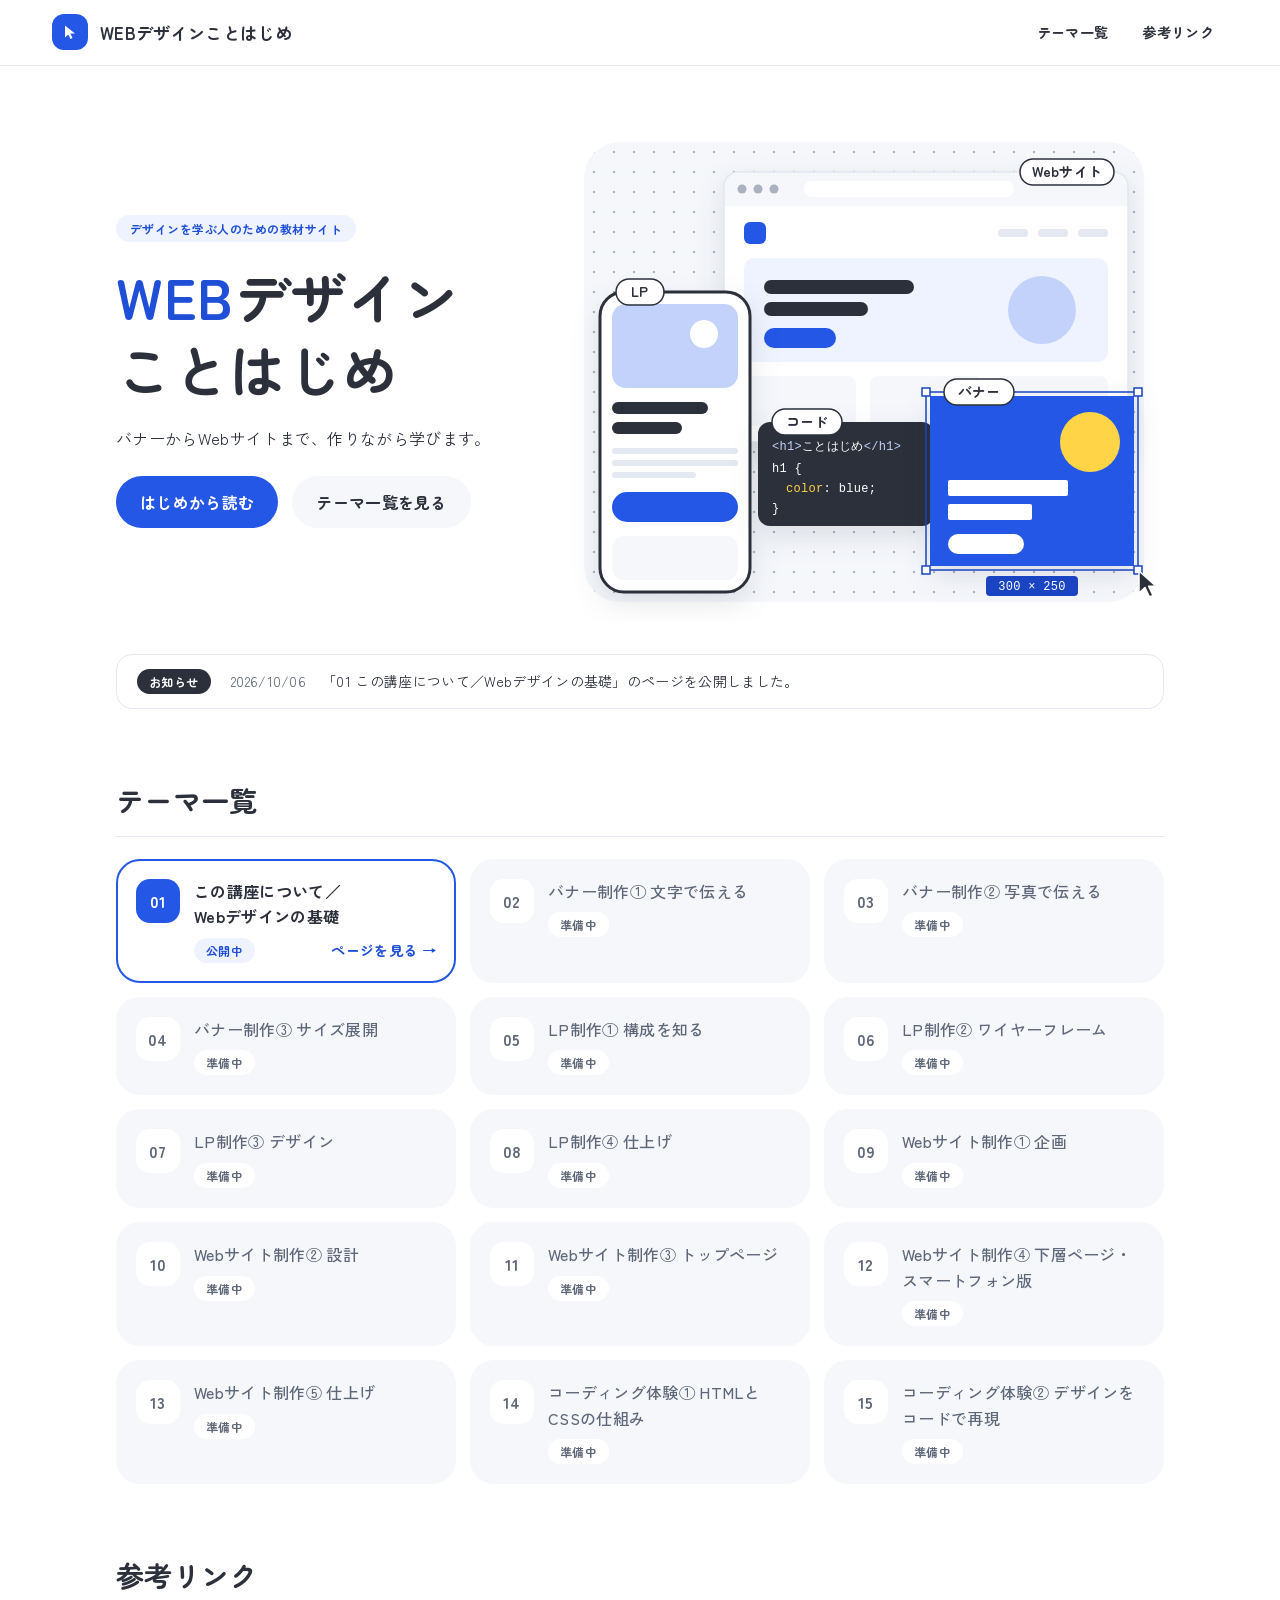
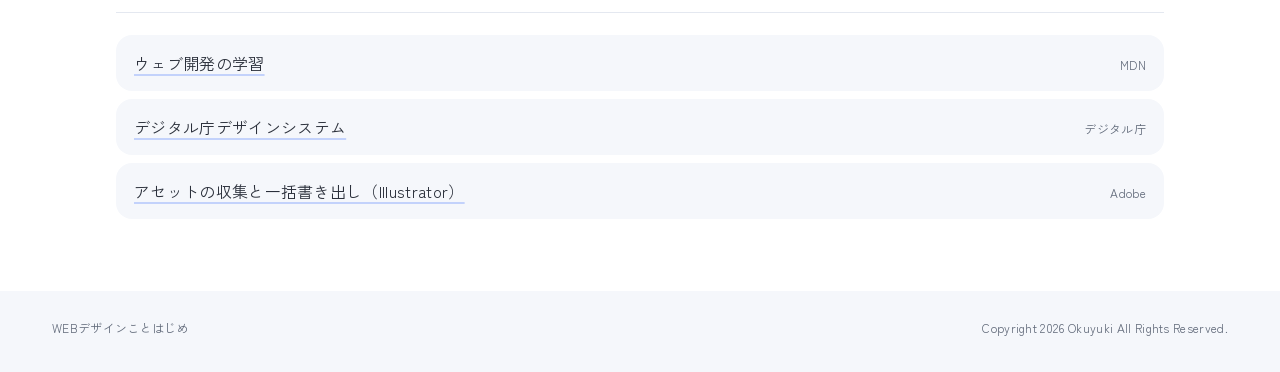
==== index.html @ d5c7f099 "WEBデザインことはじめ：トップページと01を公開 Co-Authored-By: Claude Opus 5.5 <noreply@anthropic.com> Claude-Session: ht" ====
<!doctype html>
<html lang="ja">
<head>
<meta charset="utf-8">
<meta name="viewport" content="width=device-width, initial-scale=1, viewport-fit=cover">
<meta name="robots" content="noindex, nofollow">
<title>WEBデザインことはじめ</title>
<meta name="description" content="デザインを学ぶ人のための、Webデザインの教材サイト">
<link rel="preconnect" href="https://fonts.googleapis.com">
<link rel="preconnect" href="https://fonts.gstatic.com" crossorigin>
<link rel="stylesheet" href="https://fonts.googleapis.com/css2?family=Zen+Kaku+Gothic+New:wght@400;500;700&family=Zen+Maru+Gothic:wght@500;700&display=swap">
<link rel="stylesheet" href="style.css">
</head>
<body>

<header class="site-head">
  <div class="inner">
    <a class="site-name" href="./">
      <span class="mark"><svg viewBox="0 0 16 16" aria-hidden="true" focusable="false"><path d="M3 1.5v12l3.3-3 2.2 4.6 2-1-2.2-4.5H13z"/></svg></span>
      <span>WEBデザインことはじめ</span>
    </a>
    <nav class="head-nav" aria-label="サイト">
      <a href="#lessons">テーマ一覧</a>
      <a href="#links">参考リンク</a>
    </nav>
  </div>
</header>

<main>

  <!-- ===== ファーストビュー ===== -->
  <section class="hero">
    <div class="top-wrap">
      <div class="hero-card">
        <div class="hero-text">
          <p class="hero-eyebrow">デザインを学ぶ人のための教材サイト</p>
          <h1 class="hero-title"><span>WEB</span>デザイン<br>ことはじめ</h1>
          <p class="hero-lead">バナーからWebサイトまで、作りながら学びます。</p>
          <div class="hero-actions">
            <a class="btn" href="lesson01.html">はじめから読む</a>
            <a class="btn-ghost" href="#lessons">テーマ一覧を見る</a>
          </div>
        </div>

        <!-- 図：この講座で作る4つのもの。飾りなので、読み上げからは外す -->
        <div class="hero-visual">
          <svg viewBox="0 0 600 500" xmlns="http://www.w3.org/2000/svg" aria-hidden="true" focusable="false">
            <defs>
              <pattern id="dots" width="20" height="20" patternUnits="userSpaceOnUse">
                <circle cx="10" cy="10" r="1.2" class="v-faint"/>
              </pattern>
            </defs>

            <!-- 台紙 -->
            <rect x="20" y="20" width="560" height="460" rx="36" class="v-mist"/>
            <rect x="20" y="20" width="560" height="460" rx="36" fill="url(#dots)"/>

            <!-- Webサイト（ブラウザの画面） -->
            <g transform="translate(160 50)" class="v-shadow">
              <rect width="404" height="270" rx="14" class="v-paper"/>
              <path d="M0 14a14 14 0 0 1 14-14h376a14 14 0 0 1 14 14v20H0z" class="v-mist"/>
              <rect width="404" height="270" rx="14" class="v-outline"/>
              <circle cx="18" cy="17" r="4.5" class="v-faint"/>
              <circle cx="34" cy="17" r="4.5" class="v-faint"/>
              <circle cx="50" cy="17" r="4.5" class="v-faint"/>
              <rect x="80" y="9" width="210" height="16" rx="8" class="v-paper"/>
              <rect x="20" y="50" width="22" height="22" rx="6" class="v-accent"/>
              <rect x="274" y="57" width="30" height="8" rx="4" class="v-rule"/>
              <rect x="314" y="57" width="30" height="8" rx="4" class="v-rule"/>
              <rect x="354" y="57" width="30" height="8" rx="4" class="v-rule"/>
              <rect x="20" y="86" width="364" height="104" rx="10" class="v-tint"/>
              <rect x="40" y="108" width="150" height="14" rx="7" class="v-ink"/>
              <rect x="40" y="130" width="104" height="14" rx="7" class="v-ink"/>
              <rect x="40" y="156" width="72" height="20" rx="10" class="v-accent"/>
              <circle cx="318" cy="138" r="34" class="v-soft"/>
              <rect x="20" y="204" width="112" height="50" rx="8" class="v-mist"/>
              <rect x="146" y="204" width="112" height="50" rx="8" class="v-mist"/>
              <rect x="272" y="204" width="112" height="50" rx="8" class="v-mist"/>
            </g>
            <g class="v-label">
              <rect x="456" y="37" width="94" height="26" rx="13"/>
              <text x="503" y="55">Webサイト</text>
            </g>

            <!-- LP（スマートフォンの画面） -->
            <g transform="translate(36 170)" class="v-shadow">
              <rect width="150" height="300" rx="24" class="v-phone"/>
              <rect x="12" y="12" width="126" height="84" rx="14" class="v-soft"/>
              <circle cx="104" cy="42" r="14" class="v-paper"/>
              <rect x="12" y="110" width="96" height="12" rx="6" class="v-ink"/>
              <rect x="12" y="130" width="70" height="12" rx="6" class="v-ink"/>
              <rect x="12" y="156" width="126" height="6" rx="3" class="v-rule"/>
              <rect x="12" y="168" width="126" height="6" rx="3" class="v-rule"/>
              <rect x="12" y="180" width="84" height="6" rx="3" class="v-rule"/>
              <rect x="12" y="200" width="126" height="30" rx="15" class="v-accent"/>
              <rect x="12" y="244" width="126" height="44" rx="12" class="v-mist"/>
            </g>
            <g class="v-label">
              <rect x="52" y="157" width="48" height="26" rx="13"/>
              <text x="76" y="175">LP</text>
            </g>

            <!-- コード（HTMLとCSS） -->
            <g transform="translate(194 300)" class="v-shadow">
              <rect width="176" height="104" rx="12" class="v-ink"/>
              <text class="v-code" x="14" y="28"><tspan class="tag">&lt;h1&gt;</tspan>ことはじめ<tspan class="tag">&lt;/h1&gt;</tspan></text>
              <text class="v-code" x="14" y="50">h1 {</text>
              <text class="v-code" x="28" y="70"><tspan class="prop">color</tspan>: blue;</text>
              <text class="v-code" x="14" y="90">}</text>
            </g>
            <g class="v-label">
              <rect x="208" y="287" width="70" height="26" rx="13"/>
              <text x="243" y="305">コード</text>
            </g>

            <!-- バナー（300×250ピクセル）。まわりの線と四角は、選択中のしるし -->
            <g transform="translate(366 274)">
              <rect width="204" height="170" class="v-accent v-shadow"/>
              <circle cx="160" cy="46" r="30" class="v-sun"/>
              <rect x="18" y="84" width="120" height="16" rx="2" class="v-paper"/>
              <rect x="18" y="108" width="84" height="16" rx="2" class="v-paper"/>
              <rect x="18" y="138" width="76" height="20" rx="10" class="v-paper"/>
              <rect x="-4" y="-4" width="212" height="178" class="v-select"/>
              <rect x="-8" y="-8" width="8" height="8" class="v-handle"/>
              <rect x="204" y="-8" width="8" height="8" class="v-handle"/>
              <rect x="-8" y="170" width="8" height="8" class="v-handle"/>
              <rect x="204" y="170" width="8" height="8" class="v-handle"/>
              <rect x="56" y="180" width="92" height="20" rx="4" class="v-size"/>
              <text class="v-size-text" x="102" y="194">300 × 250</text>
              <path d="M0 0v22l6-5.5 4.5 9.5 3.5-1.6-4.4-9.2H17z" transform="translate(209 175)" class="v-cursor"/>
            </g>
            <g class="v-label">
              <rect x="380" y="257" width="70" height="26" rx="13"/>
              <text x="415" y="275">バナー</text>
            </g>
          </svg>
        </div>
      </div>
    </div>
  </section>

  <!-- ===== お知らせ ===== -->
  <section class="top-news">
    <div class="top-wrap">
      <div class="news">
        <span class="news-label">お知らせ</span>
        <ul>
          <li><time datetime="2026-10-06">2026/10/06</time><span>「01 この講座について／Webデザインの基礎」のページを公開しました。</span></li>
        </ul>
      </div>
    </div>
  </section>

  <!-- ===== テーマ一覧 =====
       ページを公開するときは、カードを次の形に書きかえる。
       <a class="course-card is-open" href="lesson01.html">
         <span class="cc-no">01</span>
         <span class="cc-body">
           <span class="cc-title">テーマ名</span>
           <span class="cc-foot"><span class="pill pill-accent">公開中</span><span class="cc-go">ページを見る</span></span>
         </span>
       </a>
  -->
  <section class="top-sec" id="lessons">
    <div class="top-wrap">
      <div class="top-head">
        <h2>テーマ一覧</h2>
      </div>

      <div class="course-grid">
        <a class="course-card is-open" href="lesson01.html">
          <span class="cc-no">01</span>
          <span class="cc-body">
            <span class="cc-title">この講座について／Webデザインの基礎</span>
            <span class="cc-foot"><span class="pill pill-accent">公開中</span><span class="cc-go">ページを見る</span></span>
          </span>
        </a>
        <div class="course-card is-soon">
          <span class="cc-no">02</span>
          <span class="cc-body">
            <span class="cc-title">バナー制作① 文字で伝える</span>
            <span class="cc-foot"><span class="pill pill-mute">準備中</span></span>
          </span>
        </div>
        <div class="course-card is-soon">
          <span class="cc-no">03</span>
          <span class="cc-body">
            <span class="cc-title">バナー制作② 写真で伝える</span>
            <span class="cc-foot"><span class="pill pill-mute">準備中</span></span>
          </span>
        </div>
        <div class="course-card is-soon">
          <span class="cc-no">04</span>
          <span class="cc-body">
            <span class="cc-title">バナー制作③ サイズ展開</span>
            <span class="cc-foot"><span class="pill pill-mute">準備中</span></span>
          </span>
        </div>
        <div class="course-card is-soon">
          <span class="cc-no">05</span>
          <span class="cc-body">
            <span class="cc-title">LP制作① 構成を知る</span>
            <span class="cc-foot"><span class="pill pill-mute">準備中</span></span>
          </span>
        </div>
        <div class="course-card is-soon">
          <span class="cc-no">06</span>
          <span class="cc-body">
            <span class="cc-title">LP制作② ワイヤーフレーム</span>
            <span class="cc-foot"><span class="pill pill-mute">準備中</span></span>
          </span>
        </div>
        <div class="course-card is-soon">
          <span class="cc-no">07</span>
          <span class="cc-body">
            <span class="cc-title">LP制作③ デザイン</span>
            <span class="cc-foot"><span class="pill pill-mute">準備中</span></span>
          </span>
        </div>
        <div class="course-card is-soon">
          <span class="cc-no">08</span>
          <span class="cc-body">
            <span class="cc-title">LP制作④ 仕上げ</span>
            <span class="cc-foot"><span class="pill pill-mute">準備中</span></span>
          </span>
        </div>
        <div class="course-card is-soon">
          <span class="cc-no">09</span>
          <span class="cc-body">
            <span class="cc-title">Webサイト制作① 企画</span>
            <span class="cc-foot"><span class="pill pill-mute">準備中</span></span>
          </span>
        </div>
        <div class="course-card is-soon">
          <span class="cc-no">10</span>
          <span class="cc-body">
            <span class="cc-title">Webサイト制作② 設計</span>
            <span class="cc-foot"><span class="pill pill-mute">準備中</span></span>
          </span>
        </div>
        <div class="course-card is-soon">
          <span class="cc-no">11</span>
          <span class="cc-body">
            <span class="cc-title">Webサイト制作③ トップページ</span>
            <span class="cc-foot"><span class="pill pill-mute">準備中</span></span>
          </span>
        </div>
        <div class="course-card is-soon">
          <span class="cc-no">12</span>
          <span class="cc-body">
            <span class="cc-title">Webサイト制作④ 下層ページ・スマートフォン版</span>
            <span class="cc-foot"><span class="pill pill-mute">準備中</span></span>
          </span>
        </div>
        <div class="course-card is-soon">
          <span class="cc-no">13</span>
          <span class="cc-body">
            <span class="cc-title">Webサイト制作⑤ 仕上げ</span>
            <span class="cc-foot"><span class="pill pill-mute">準備中</span></span>
          </span>
        </div>
        <div class="course-card is-soon">
          <span class="cc-no">14</span>
          <span class="cc-body">
            <span class="cc-title">コーディング体験① HTMLとCSSの仕組み</span>
            <span class="cc-foot"><span class="pill pill-mute">準備中</span></span>
          </span>
        </div>
        <div class="course-card is-soon">
          <span class="cc-no">15</span>
          <span class="cc-body">
            <span class="cc-title">コーディング体験② デザインをコードで再現</span>
            <span class="cc-foot"><span class="pill pill-mute">準備中</span></span>
          </span>
        </div>
      </div>
    </div>
  </section>

  <!-- ===== 参考リンク ===== -->
  <section class="top-sec" id="links">
    <div class="top-wrap">
      <div class="top-head">
        <h2>参考リンク</h2>
      </div>
      <ul class="links">
        <li><a href="https://developer.mozilla.org/ja/docs/Learn_web_development" target="_blank" rel="noopener">ウェブ開発の学習</a><span class="src">MDN</span></li>
        <li><a href="https://design.digital.go.jp/" target="_blank" rel="noopener">デジタル庁デザインシステム</a><span class="src">デジタル庁</span></li>
        <li><a href="https://helpx.adobe.com/jp/illustrator/using/collect-assets-export-for-screens.html" target="_blank" rel="noopener">アセットの収集と一括書き出し（Illustrator）</a><span class="src">Adobe</span></li>
      </ul>
    </div>
  </section>

</main>

<footer class="site-foot">
  <div class="inner">
    <span>WEBデザインことはじめ</span>
    <span>Copyright 2026 Okuyuki All Rights Reserved.</span>
  </div>
</footer>

<script src="js/budoux-ja.js"></script>
<script src="js/site.js"></script>
</body>
</html>
---- style.css ----
/* =========================================================
   WEBデザインことはじめ
   並び：ヘッダー → ファーストビュー（左に文字、右に図）
        → お知らせ → テーマ一覧 → 参考リンク → フッター
   色　：白い紙に、リンクの青をアクセントにする。ライトテーマ固定。
   文字：見出しとラベルは丸ゴシック、本文は角ゴシック。
   ========================================================= */

:root {
  /* 色 */
  --paper: #ffffff;        /* 紙 */
  --ink: #2b303b;          /* 文字 */
  --mist: #f5f7fb;         /* 淡い面 */
  --rule: #e4e8f0;         /* 線 */
  --mute: #5f6878;         /* 補足の文字 */
  --faint: #aab2c0;        /* 飾りの点や線（文字には使わない） */
  --accent: #2557e6;       /* 青い面。白い文字をのせる */
  --accent-deep: #1a44c2;  /* 青い面にカーソルをのせたとき */
  --accent-text: #1f4fd6;  /* 青い文字 */
  --accent-tint: #eef3ff;  /* ごく淡い青の面 */
  --accent-soft: #c3d2fb;  /* 淡い青。下線や図に使う */
  --sun: #ffd447;          /* 図の中だけで使う差し色 */

  /* 文字 */
  --round: "Zen Maru Gothic", "Hiragino Maru Gothic ProN", "Arial Rounded MT Bold", Arial, "Noto Sans JP", sans-serif;
  --body: "Zen Kaku Gothic New", "Hiragino Sans", "Hiragino Kaku Gothic ProN", "Noto Sans JP", "Yu Gothic", Meiryo, sans-serif;
  --mono: ui-monospace, "SFMono-Regular", Menlo, Consolas, "Noto Sans JP", monospace;

  /* 文字の大きさ：伝えたい一言は大きく、補足は小さく。中間の大きさは作らない */
  --fs-msg: 2.5rem;     /* いちばん伝えたい一言 */
  --fs-h2: 1.75rem;     /* トップページの見出し */
  --fs-head: 1.5rem;    /* カードの見出し、ページの名前 */
  --fs-body: 1rem;      /* 本文 */
  --fs-sm: 0.875rem;    /* 補足 */
  --fs-label: 0.75rem;  /* ラベル */

  /* 角の丸み */
  --r-m: 16px;
  --r-l: 24px;

  /* 幅と左右の余白 */
  --wrap: 68rem;
  --gutter: 20px;

  color-scheme: light;
}

@media (max-width: 640px) {
  :root { --fs-msg: 1.75rem; --fs-h2: 1.5rem; --fs-head: 1.25rem; }
}

/* ---------- 基本 ---------- */
*, *::before, *::after { box-sizing: border-box; }

html { -webkit-text-size-adjust: 100%; scroll-behavior: smooth; }

@media (prefers-reduced-motion: reduce) {
  html { scroll-behavior: auto; }
  * { transition: none !important; }
}

body {
  margin: 0;
  background: var(--paper);
  color: var(--ink);
  font-family: var(--body);
  font-size: var(--fs-body);
  font-weight: 400;
  line-height: 1.75;
  letter-spacing: 0.02em;
}

h1, h2, h3 {
  margin: 0;
  font-family: var(--round);
  font-weight: 700;
  line-height: 1.4;
  text-wrap: balance;
  word-break: keep-all;
  overflow-wrap: anywhere;
}

p, figure, dl, dd { margin: 0; }
p, li, dd, figcaption { text-wrap: pretty; }
ul, ol { margin: 0; padding: 0; list-style: none; }
svg { display: block; }
img { max-width: 100%; }
[hidden] { display: none !important; }

a {
  color: inherit;
  text-decoration-color: var(--accent-soft);
  text-decoration-thickness: 2px;
  text-underline-offset: 0.25em;
}
a:hover { color: var(--accent-text); text-decoration-color: var(--accent); }
a:focus-visible, button:focus-visible, summary:focus-visible { outline: 3px solid var(--accent-soft); outline-offset: 3px; border-radius: 6px; }

/* ---------- ヘッダー ---------- */
.site-head { border-bottom: 1px solid var(--rule); background: var(--paper); }

.site-head .inner {
  max-width: 76rem;
  margin-inline: auto;
  padding: 14px var(--gutter);
  display: flex;
  align-items: center;
  justify-content: space-between;
  flex-wrap: wrap;
  gap: 8px 24px;
}

.site-name {
  display: flex;
  align-items: center;
  gap: 12px;
  font-family: var(--round);
  font-size: 1.0625rem;
  font-weight: 700;
  line-height: 1.25;
  text-decoration: none;
}
.site-name:hover { color: var(--ink); }

.site-name .mark {
  flex: none;
  width: 36px;
  height: 36px;
  border-radius: 12px;
  background: var(--accent);
  color: var(--paper);
  display: grid;
  place-items: center;
}
.site-name .mark svg { width: 16px; height: 16px; fill: currentColor; }

.head-nav { display: flex; gap: 6px; font-family: var(--round); font-size: var(--fs-sm); font-weight: 700; }
.head-nav a { padding: 6px 14px; border-radius: 999px; text-decoration: none; }
.head-nav a:hover { background: var(--mist); color: var(--ink); }
.head-nav a[aria-current="page"] { background: var(--accent-tint); color: var(--accent-text); }

/* ---------- ボタンとラベル ---------- */
.btn,
.btn-ghost {
  display: inline-block;
  padding: 12px 24px;
  border: 0;
  border-radius: 999px;
  font-family: var(--round);
  font-size: var(--fs-body);
  font-weight: 700;
  line-height: 1.75;
  letter-spacing: 0.02em;
  text-decoration: none;
  cursor: pointer;
}
.btn { background: var(--accent); color: var(--paper); }
.btn:hover { background: var(--accent-deep); color: var(--paper); }
.btn-ghost { background: var(--mist); color: var(--ink); }
.btn-ghost:hover { color: var(--accent-text); }

.pill {
  display: inline-block;
  padding: 2px 12px;
  border-radius: 999px;
  font-family: var(--round);
  font-size: var(--fs-label);
  font-weight: 700;
  letter-spacing: 0.04em;
  white-space: nowrap;
}
.pill-accent { color: var(--accent-text); background: var(--accent-tint); }
.pill-mute { color: var(--mute); background: var(--paper); }

/* ---------- 共通の幅と、区切りの余白 ---------- */
.top-wrap { max-width: var(--wrap); margin-inline: auto; padding-inline: var(--gutter); }

.top-sec { padding-top: 72px; scroll-margin-top: 16px; }

.top-head { margin-bottom: 22px; padding-bottom: 16px; border-bottom: 1px solid var(--rule); }
.top-head h2 { font-size: var(--fs-h2); }

/* ---------- ファーストビュー ---------- */
.hero { padding-top: clamp(28px, 5vw, 56px); }

.hero-card {
  display: grid;
  grid-template-columns: minmax(0, 0.8fr) minmax(0, 1.2fr);
  align-items: center;
  gap: clamp(24px, 4vw, 48px);
}

/* 文字の列。タイトルの大きさを、この列の幅に合わせる */
.hero-text { display: grid; justify-items: start; gap: 18px; min-width: 0; container-type: inline-size; }

.hero-eyebrow {
  padding: 3px 14px;
  border-radius: 999px;
  background: var(--accent-tint);
  color: var(--accent-text);
  font-family: var(--round);
  font-size: var(--fs-label);
  font-weight: 700;
  letter-spacing: 0.04em;
}

.hero-title { font-size: min(3.5rem, 15cqi); line-height: 1.3; letter-spacing: 0.01em; white-space: nowrap; }
.hero-title span { color: var(--accent-text); }

.hero-lead { max-width: 24em; }

.hero-actions { display: flex; flex-wrap: wrap; align-items: center; gap: 10px 14px; padding-top: 6px; }

/* 図（SVG）。色はここで決める */
.hero-visual { justify-self: end; width: 100%; max-width: 600px; }
.hero-visual svg { width: 100%; height: auto; }

.hero-visual .v-paper { fill: var(--paper); }
.hero-visual .v-ink { fill: var(--ink); }
.hero-visual .v-mist { fill: var(--mist); }
.hero-visual .v-rule { fill: var(--rule); }
.hero-visual .v-faint { fill: var(--faint); }
.hero-visual .v-accent { fill: var(--accent); }
.hero-visual .v-tint { fill: var(--accent-tint); }
.hero-visual .v-soft { fill: var(--accent-soft); }
.hero-visual .v-sun { fill: var(--sun); }

.hero-visual .v-outline { fill: none; stroke: var(--rule); stroke-width: 1.5; }
.hero-visual .v-phone { fill: var(--paper); stroke: var(--ink); stroke-width: 3; }
.hero-visual .v-select { fill: none; stroke: var(--accent-deep); stroke-width: 1.5; }
.hero-visual .v-handle { fill: var(--paper); stroke: var(--accent-deep); stroke-width: 1.5; }
.hero-visual .v-size { fill: var(--accent-deep); }
.hero-visual .v-cursor { fill: var(--ink); stroke: var(--paper); stroke-width: 1.5; stroke-linejoin: round; }
.hero-visual .v-shadow { filter: drop-shadow(0 10px 14px rgba(43, 48, 59, 0.12)); }

.hero-visual text { font-family: var(--round); font-size: 14px; font-weight: 700; fill: var(--paper); text-anchor: middle; }
.hero-visual .v-label rect { fill: var(--paper); stroke: var(--ink); stroke-width: 1.5; }
.hero-visual .v-label text { fill: var(--ink); }
.hero-visual .v-size-text { font-family: var(--mono); font-size: 12px; font-weight: 500; }
.hero-visual .v-code { font-family: var(--mono); font-size: 12px; font-weight: 400; text-anchor: start; }
.hero-visual .v-code .tag { fill: var(--accent-soft); }
.hero-visual .v-code .prop { fill: var(--sun); }

/* ---------- お知らせ ---------- */
.top-news { padding-top: 32px; }

.news {
  display: grid;
  grid-template-columns: auto minmax(0, 1fr);
  align-items: baseline;
  gap: 8px 20px;
  padding: 14px 20px;
  border: 1px solid var(--rule);
  border-radius: var(--r-m);
}

.news-label {
  padding: 2px 12px;
  border-radius: 999px;
  background: var(--ink);
  color: var(--paper);
  font-family: var(--round);
  font-size: var(--fs-label);
  font-weight: 700;
  letter-spacing: 0.04em;
}

.news li { display: flex; flex-wrap: wrap; gap: 2px 16px; font-size: var(--fs-sm); line-height: 1.7; }
.news time { color: var(--mute); font-variant-numeric: tabular-nums; }

/* ---------- テーマ一覧 ---------- */
.course-grid { display: grid; grid-template-columns: repeat(3, minmax(0, 1fr)); gap: 14px; }

.course-card {
  display: grid;
  grid-template-columns: 44px minmax(0, 1fr);
  align-items: start;
  gap: 14px;
  min-width: 0;
  padding: 18px;
  border: 2px solid transparent;
  border-radius: var(--r-l);
  background: var(--mist);
  text-decoration: none;
  transition: transform 0.2s, box-shadow 0.2s;
}

.cc-no {
  width: 44px;
  height: 44px;
  border-radius: 14px;
  background: var(--paper);
  color: var(--mute);
  display: grid;
  place-items: center;
  font-family: var(--round);
  font-weight: 700;
  font-variant-numeric: tabular-nums;
}

.cc-body { display: grid; gap: 8px; min-width: 0; }
/* タイトルは単語の途中で折り返さない。入りきらないときだけ途中で折る */
.cc-title { font-weight: 700; line-height: 1.6; word-break: keep-all; overflow-wrap: anywhere; }
.cc-foot { display: flex; flex-wrap: wrap; justify-content: space-between; align-items: center; gap: 8px; }

/* 準備中のカード */
.course-card.is-soon .cc-title { color: var(--mute); font-weight: 500; }

/* 公開中のカード */
.course-card.is-open { border-color: var(--accent); background: var(--paper); }
.course-card.is-open .cc-no { background: var(--accent); color: var(--paper); }
.course-card.is-open .cc-go { color: var(--accent-text); font-family: var(--round); font-size: var(--fs-sm); font-weight: 700; }
.course-card.is-open .cc-go::after { content: " →"; }
.course-card.is-open:hover {
  color: var(--ink);
  transform: translateY(-3px);
  box-shadow: 0 12px 24px -14px rgba(37, 87, 230, 0.55);
}

/* ---------- 参考リンク ---------- */
.links { display: grid; gap: 8px; }

.links li {
  display: grid;
  grid-template-columns: minmax(0, 1fr) auto;
  align-items: baseline;
  gap: 16px;
  padding: 14px 18px;
  border-radius: var(--r-m);
  background: var(--mist);
}

.links .src { color: var(--mute); font-size: var(--fs-label); white-space: nowrap; }

/* ---------- フッター ---------- */
.site-foot { margin-top: 72px; background: var(--mist); }

.site-foot .inner {
  max-width: 76rem;
  margin-inline: auto;
  padding: 26px var(--gutter) 34px;
  display: flex;
  flex-wrap: wrap;
  justify-content: space-between;
  gap: 6px 24px;
  color: var(--mute);
  font-size: var(--fs-label);
}

/* ---------- 狭い画面 ---------- */
@media (max-width: 760px) {
  /* 図を上、文字を下に重ねる */
  .hero-card { grid-template-columns: minmax(0, 1fr); gap: 20px; }
  .hero-visual { order: -1; justify-self: center; max-width: 460px; }

  /* カードは15枚。3列か1列なら、最後の行に半端が出ない */
  .course-grid { grid-template-columns: minmax(0, 1fr); }
}

@media (max-width: 640px) {
  .head-nav { display: none; }
  .news { grid-template-columns: minmax(0, 1fr); }
  .news-label { justify-self: start; }
  .links li { grid-template-columns: minmax(0, 1fr); gap: 2px; }
}

/* =========================================================
   テーマのページ
   並び：左に目次、右に本文。狭い画面では、目次をたたんで上に置く。
   ========================================================= */
.layout {
  max-width: 76rem;
  margin-inline: auto;
  padding: 28px var(--gutter) 0;
  display: grid;
  grid-template-columns: 17.5rem minmax(0, 1fr);
  align-items: start;
  gap: 56px;
}

/* ---------- 目次 ---------- */
.toc {
  position: sticky;
  top: calc(env(safe-area-inset-top, 0px) + 16px);
  max-height: calc(100vh - 32px);
  overflow-y: auto;
  padding: 22px 16px 20px;
  border-radius: var(--r-l);
  background: var(--mist);
}

.toc summary {
  list-style: none;
  display: flex;
  align-items: center;
  gap: 10px;
  padding: 0 6px 14px;
  font-family: var(--round);
  font-weight: 700;
  cursor: default;
}
.toc summary::-webkit-details-marker { display: none; }
.toc summary .dot { flex: none; width: 10px; height: 10px; border-radius: 50%; background: var(--accent); }
.toc summary .toggle { display: none; }

.toc-top,
.toc-head {
  display: grid;
  grid-template-columns: 2rem minmax(0, 1fr);
  align-items: baseline;
  gap: 4px;
  padding: 8px 12px;
  border-radius: 10px;
  line-height: 1.55;
  text-decoration: none;
}
.toc-top { display: block; }
a.toc-top:hover,
a.toc-head:hover { background: var(--paper); color: var(--ink); }

.toc-no { color: var(--mute); font-family: var(--round); font-weight: 700; font-variant-numeric: tabular-nums; }
.toc-title { word-break: keep-all; overflow-wrap: anywhere; }

.toc-item.is-current .toc-head { background: var(--paper); font-family: var(--round); font-weight: 700; }
.toc-item.is-current .toc-no { color: var(--accent-text); }
.toc-item.is-soon .toc-head { color: var(--mute); font-size: var(--fs-sm); }

.toc-parts { display: grid; gap: 2px; margin: 6px 0 8px 1.35rem; padding-left: 8px; border-left: 2px solid var(--rule); }
.toc-parts a {
  display: grid;
  grid-template-columns: 1.4rem minmax(0, 1fr);
  gap: 4px;
  padding: 5px 10px;
  border-radius: 8px;
  color: var(--mute);
  font-size: var(--fs-sm);
  line-height: 1.5;
  text-decoration: none;
}
.toc-parts .n { font-family: var(--round); font-size: var(--fs-label); font-weight: 700; font-variant-numeric: tabular-nums; padding-top: 2px; }
.toc-parts a:hover { background: var(--paper); color: var(--accent-text); }

/* ---------- 本文のはじまり ---------- */
.main { min-width: 0; max-width: 46rem; padding-bottom: 32px; }

.crumbs { display: flex; flex-wrap: wrap; gap: 4px 8px; color: var(--mute); font-size: var(--fs-sm); }
.crumbs a { color: var(--mute); text-decoration-color: var(--rule); }
.crumbs span::before { content: "›"; margin-right: 8px; color: var(--faint); }

/* ページの名前。目印なので、大きくしすぎない */
.page-head { display: flex; align-items: center; gap: 14px; margin-top: 32px; }
.page-head .no {
  flex: none;
  display: grid;
  place-items: center;
  width: 2.75rem;
  height: 2.75rem;
  border-radius: 14px;
  background: var(--accent);
  color: var(--paper);
  font-family: var(--round);
  font-weight: 700;
  font-variant-numeric: tabular-nums;
}
.page-title { font-size: var(--fs-head); }
.dates { margin-top: 12px; color: var(--mute); font-size: var(--fs-sm); font-variant-numeric: tabular-nums; }

/* ---------- 区切り（1つの話題） ---------- */
/* 小さなラベル → 大きな一言 → 図、の順に置く */
.part { display: grid; grid-template-columns: minmax(0, 1fr); gap: 28px; padding-top: 120px; scroll-margin-top: 16px; }
.part > * { min-width: 0; }

.part-label {
  justify-self: start;
  margin-bottom: -16px;
  padding: 3px 14px;
  border-radius: 999px;
  background: var(--accent-tint);
  color: var(--accent-text);
  font-family: var(--round);
  font-size: var(--fs-label);
  font-weight: 700;
  letter-spacing: 0.04em;
}

/* いちばん伝えたい一言 */
.msg { font-size: var(--fs-msg); line-height: 1.3; letter-spacing: 0.01em; }

/* ---------- 小さなカードの並び ---------- */
.tiles { display: grid; grid-template-columns: repeat(4, minmax(0, 1fr)); gap: 12px; }
.tiles li { display: grid; align-content: start; gap: 4px; padding: 18px; border-radius: var(--r-m); background: var(--mist); }
.tiles .k { color: var(--accent-text); font-family: var(--round); font-size: var(--fs-label); font-weight: 700; letter-spacing: 0.04em; font-variant-numeric: tabular-nums; }
.tiles b { font-family: var(--round); font-size: var(--fs-head); line-height: 1.4; }
.tiles p { color: var(--mute); font-size: var(--fs-sm); line-height: 1.7; }

/* ---------- 図 ---------- */
.fig { display: grid; grid-template-columns: minmax(0, 1fr); gap: 16px; padding: 24px; border-radius: var(--r-l); background: var(--mist); }
.fig figcaption { color: var(--mute); font-size: var(--fs-sm); line-height: 1.7; }

/* 図の色。本文の色と同じものを使う */
.g-paper { fill: var(--paper); }
.g-ink { fill: var(--ink); }
.g-rule { fill: var(--rule); }
.g-accent { fill: var(--accent); }
.g-tint { fill: var(--accent-tint); }
.g-sun { fill: var(--sun); }
.g-check { fill: none; stroke: var(--paper); stroke-width: 6; stroke-linecap: round; stroke-linejoin: round; }
.g-line { fill: none; stroke: var(--ink); stroke-width: 2; stroke-linecap: round; stroke-linejoin: round; }
.g-sheet { fill: var(--paper); stroke: var(--ink); stroke-width: 2; }
.g-screen { fill: var(--accent-tint); stroke: var(--ink); stroke-width: 2; }
.g-px { fill: var(--accent-soft); stroke: var(--ink); stroke-width: 2; }
.g-text { fill: var(--ink); font-family: var(--round); font-size: 12px; font-weight: 700; text-anchor: middle; }
.g-sub { fill: var(--mute); font-family: var(--body); font-size: 11px; text-anchor: middle; }

/* 光の色とインクの色。ここだけは、決まった色をそのまま使う */
.g-dark { fill: #111318; }
.g-blend { isolation: isolate; }
.g-rgb circle { mix-blend-mode: screen; }
.g-cmy circle { mix-blend-mode: multiply; }
.g-r { fill: #ff0000; }
.g-g { fill: #00ff00; }
.g-b { fill: #0000ff; }
.g-c { fill: #00aeef; }
.g-m { fill: #ec008c; }
.g-y { fill: #fff200; }

/* ---------- バナーの見本（HTMLとCSSで作ったもの） ---------- */
.bn {
  position: relative;
  overflow: hidden;
  width: 300px;
  max-width: 100%;
  height: 250px;
  padding: 20px;
  display: grid;
  align-content: end;
  justify-items: start;
  gap: 6px;
  background: var(--accent);
  color: var(--paper);
  font-family: var(--round);
  font-weight: 700;
  line-height: 1.3;
}
.bn-sun { position: absolute; top: -34px; right: -34px; width: 132px; height: 132px; border-radius: 50%; background: var(--sun); }
.bn-row { display: flex; align-items: center; gap: 8px; }
.bn-title { font-size: 44px; line-height: 1.15; }
.bn-date { font-size: 16px; }
.bn-date b { margin-right: 6px; font-size: 30px; }
.bn-btn { margin-top: 8px; padding: 7px 18px; border-radius: 999px; background: var(--paper); color: var(--accent-text); font-size: 14px; }

/* バナーの上の番号。右のリストの番号と同じ見た目にする */
.bn-mark,
.three li::before {
  flex: none;
  display: grid;
  place-items: center;
  border-radius: 50%;
  background: var(--sun);
  color: var(--ink);
  font-family: var(--round);
  font-weight: 700;
  line-height: 1;
}
.bn-mark { width: 22px; height: 22px; font-size: 12px; }
.bn-row:last-child .bn-mark { margin-top: 8px; }

/* ---------- スマートフォンの記事ページの見本 ---------- */
.phone { width: 360px; max-width: 100%; border: 3px solid var(--ink); border-radius: 28px; background: var(--paper); overflow: hidden; }
.ph-bar { display: flex; align-items: center; gap: 8px; padding: 14px 18px; border-bottom: 1px solid var(--rule); }
.ph-bar i { width: 22px; height: 22px; border-radius: 7px; background: var(--ink); }
.ph-bar span { width: 96px; height: 10px; border-radius: 5px; background: var(--rule); }
.ph-body { display: grid; gap: 10px; padding: 20px 18px 26px; }
.ph-h { height: 16px; border-radius: 8px; background: var(--ink); }
.ph-h.is-short { width: 62%; margin-bottom: 8px; }
.ph-line { height: 8px; border-radius: 4px; background: var(--rule); }
.ph-line.is-short { width: 70%; }

.slot { display: grid; grid-template-columns: minmax(0, 1fr); justify-items: center; gap: 4px; margin: 10px -12px; }
.slot-label { color: var(--mute); font-size: 10px; letter-spacing: 0.08em; }

/* ---------- バナーと、伝える3つを並べる ---------- */
/* 2つ並べる。幅が足りないときは、たてに重ねる */
.duo { display: grid; grid-template-columns: repeat(auto-fit, minmax(min(300px, 100%), 1fr)); align-items: center; justify-items: center; gap: 28px 24px; }

.three { display: grid; gap: 22px; counter-reset: three; justify-self: start; }
.three li { display: grid; grid-template-columns: 2.25rem minmax(0, 1fr); align-items: center; gap: 2px 14px; counter-increment: three; }
.three li::before { content: counter(three); width: 2.25rem; height: 2.25rem; font-size: var(--fs-body); }
.three b { font-family: var(--round); font-size: var(--fs-head); line-height: 1.4; }
.three span { grid-column: 2; color: var(--mute); font-size: var(--fs-sm); line-height: 1.7; }

/* ---------- 順番（上から下へ読む） ---------- */
.flow { counter-reset: flow; }
.flow li { display: grid; grid-template-columns: 2.25rem minmax(0, 1fr) auto; align-items: center; gap: 0 14px; padding: 14px 0; counter-increment: flow; }
.flow li + li { border-top: 1px solid var(--rule); }
.flow li::before {
  content: counter(flow);
  grid-row: span 2;
  width: 2.25rem;
  height: 2.25rem;
  border-radius: 50%;
  background: var(--accent);
  color: var(--paper);
  display: grid;
  place-items: center;
  font-family: var(--round);
  font-weight: 700;
}
.flow b { font-family: var(--round); font-size: var(--fs-head); line-height: 1.4; }
.flow span { grid-column: 2; color: var(--mute); font-size: var(--fs-sm); line-height: 1.7; }
.flow em {
  grid-column: 3;
  grid-row: 1 / span 2;
  padding: 2px 12px;
  border-radius: 999px;
  background: var(--paper);
  color: var(--accent-text);
  font-family: var(--round);
  font-size: var(--fs-label);
  font-style: normal;
  font-weight: 700;
  font-variant-numeric: tabular-nums;
  white-space: nowrap;
}

/* ---------- つながり（左から右へ読む） ---------- */
.chain { display: grid; grid-template-columns: minmax(0, 1fr) auto minmax(0, 1fr) auto minmax(0, 1fr); align-items: center; gap: 8px; }
.chain-cell { display: grid; justify-items: center; gap: 2px; min-width: 0; text-align: center; }
.chain-cell svg { width: 100%; max-width: 150px; height: auto; margin-bottom: 8px; }
.chain-cell b { font-family: var(--round); font-size: var(--fs-head); line-height: 1.4; }
.chain-cell span { color: var(--mute); font-size: var(--fs-sm); line-height: 1.7; }
.chain-arrow { color: var(--mute); font-family: var(--round); font-size: var(--fs-head); font-weight: 700; }

/* ---------- バナーの大きさ（同じ縮尺で並べる） ---------- */
/* --k は縮尺。1080pxの正方形が入る大きさまで小さくする */
.sizes { --k: 0.3; display: flex; flex-wrap: wrap; align-items: flex-start; gap: 32px 56px; }
.size-group { display: grid; justify-items: start; gap: 20px; }
.size-kind {
  padding: 2px 12px;
  border-radius: 999px;
  background: var(--paper);
  color: var(--accent-text);
  font-family: var(--round);
  font-size: var(--fs-label);
  font-weight: 700;
}
.size { white-space: nowrap; }
.size b { font-family: var(--round); }
.px { margin-left: 12px; color: var(--mute); font-family: var(--mono); font-size: var(--fs-sm); }
.box { display: block; margin-bottom: 8px; background: var(--accent); }
.box.is-rect { width: calc(300px * var(--k)); height: calc(250px * var(--k)); }
.box.is-mobile { width: calc(320px * var(--k)); height: calc(100px * var(--k)); }
.box.is-big { width: calc(728px * var(--k)); height: calc(90px * var(--k)); }
.box.is-square { width: calc(1080px * var(--k)); height: calc(1080px * var(--k)); }

/* ---------- 本文と表 ---------- */
.say { max-width: 40em; margin-top: -8px; }
.aside { max-width: 40em; color: var(--mute); font-size: var(--fs-sm); line-height: 1.7; }

/* 入りきらないときは、表だけを横に動かす */
.tbl-wrap { overflow-x: auto; border: 1px solid var(--rule); border-radius: var(--r-m); }
.tbl { width: 100%; min-width: 20rem; border-collapse: collapse; }
.tbl th, .tbl td { padding: 12px 18px; text-align: left; vertical-align: top; }
.tbl thead th { background: var(--mist); color: var(--mute); font-family: var(--round); font-size: var(--fs-sm); }
.tbl tbody tr + tr { border-top: 1px solid var(--rule); }
.tbl tbody th { font-family: var(--round); white-space: nowrap; }
.tbl td:last-child, .tbl th:last-child { white-space: nowrap; }

/* ---------- 3つの決まり ---------- */
.rules { display: grid; gap: 16px; }
.rule { display: grid; grid-template-columns: minmax(0, 0.9fr) minmax(0, 1.1fr); align-items: center; gap: 24px; padding: 24px; border: 1px solid var(--rule); border-radius: var(--r-l); }
.rule-text { display: grid; gap: 10px; min-width: 0; }
.rule-no {
  width: 2.25rem;
  height: 2.25rem;
  border-radius: 12px;
  background: var(--accent);
  color: var(--paper);
  display: grid;
  place-items: center;
  font-family: var(--round);
  font-weight: 700;
}
.rule h3 { font-size: var(--fs-head); }
.rule p { color: var(--mute); font-size: var(--fs-sm); line-height: 1.7; }
.rule-fig { padding: 12px; border-radius: var(--r-m); background: var(--mist); }
.rule-fig svg { width: 100%; height: auto; }

/* ---------- 設定の一覧（見返すためのもの。目立たせない） ---------- */
.ref { display: grid; gap: 14px; padding-top: 12px; }
.ref-h { font-family: var(--round); font-weight: 700; }
.ref-cols { display: grid; grid-template-columns: repeat(auto-fit, minmax(min(280px, 100%), 1fr)); align-items: start; gap: 14px; }
.ref-col { display: grid; gap: 8px; min-width: 0; }
.ref-k { color: var(--mute); font-family: var(--round); font-size: var(--fs-label); font-weight: 700; letter-spacing: 0.04em; }

.spec { border: 1px solid var(--rule); border-radius: var(--r-m); overflow: hidden; font-size: var(--fs-sm); }
.spec div { display: grid; grid-template-columns: 6rem minmax(0, 1fr); gap: 12px; padding: 10px 16px; }
.spec div + div { border-top: 1px solid var(--rule); }
.spec dt { color: var(--mute); }
.spec dd { font-family: var(--round); font-weight: 700; }
.fig .spec { background: var(--paper); }

/* 色の見本 */
.chip { display: inline-block; width: 14px; height: 14px; margin-right: 8px; border: 1px solid var(--rule); border-radius: 4px; vertical-align: -2px; }
/* 見本のバナーで使っている色 */
.chip.is-navy { background: #0b3a8c; }
.chip.is-red { background: #d81e2c; }
.chip.is-cream { background: #fff4d6; }
.chip.is-green { background: #3dae49; }

/* 見本と、その指定を並べる */
.remake { display: grid; grid-template-columns: 300px minmax(0, 1fr); align-items: center; gap: 28px; }
.sample { display: block; width: 300px; max-width: 100%; height: auto; }

/* ---------- 出典 ---------- */
.more summary { display: inline-block; padding: 6px 16px; border-radius: 999px; background: var(--mist); font-family: var(--round); font-size: var(--fs-sm); font-weight: 700; cursor: pointer; list-style: none; }
.more summary::-webkit-details-marker { display: none; }
.more summary::after { content: " ＋"; color: var(--accent-text); }
.more[open] summary::after { content: " −"; }
.more .links { margin-top: 14px; }

/* ---------- 前へ／次へ ---------- */
.pager { display: grid; grid-template-columns: repeat(2, minmax(0, 1fr)); gap: 14px; margin-top: 120px; }
.pg { display: grid; gap: 4px; min-width: 0; padding: 20px 22px; border-radius: var(--r-l); background: var(--mist); text-decoration: none; }
.pg-k { color: var(--mute); font-family: var(--round); font-size: var(--fs-label); font-weight: 700; letter-spacing: 0.04em; }
.pg-t { font-family: var(--round); font-weight: 700; line-height: 1.5; word-break: keep-all; overflow-wrap: anywhere; }
.pg-prev .pg-k::before { content: "← "; }
.pg-next { text-align: right; }
.pg.is-soon { border: 2px dashed var(--rule); background: var(--paper); }
.pg.is-soon .pg-t { color: var(--mute); }
a.pg:hover { color: var(--ink); transform: translateY(-2px); box-shadow: 0 10px 22px -16px rgba(43, 48, 59, 0.5); transition: transform 0.2s, box-shadow 0.2s; }

/* ---------- テーマのページ：狭い画面 ---------- */
@media (max-width: 960px) {
  .layout { grid-template-columns: minmax(0, 1fr); gap: 8px; padding-top: 14px; }

  /* 目次は、たたんで上に置く */
  .toc { position: static; max-height: none; overflow: visible; padding: 0; border-radius: var(--r-m); }
  .toc summary { padding: 14px 18px; cursor: pointer; }
  .toc summary .toggle { display: inline; margin-left: auto; padding: 2px 12px; border-radius: 999px; background: var(--paper); color: var(--mute); font-size: var(--fs-label); }
  .toc[open] summary .toggle::after { content: "閉じる"; }
  .toc:not([open]) summary .toggle::after { content: "目次を開く"; }
  .toc-body { padding: 0 10px 14px; }

  .page-head { margin-top: 24px; }
}

@media (max-width: 760px) {
  .tiles { grid-template-columns: repeat(2, minmax(0, 1fr)); }
  .rule { grid-template-columns: minmax(0, 1fr); }
  .rule-fig { order: -1; }
  .remake { grid-template-columns: minmax(0, 1fr); justify-items: center; gap: 20px; }
  .remake .spec { width: 100%; }
  .pager { grid-template-columns: minmax(0, 1fr); margin-top: 88px; }
}

@media (max-width: 640px) {
  .part { padding-top: 88px; }
  .sizes { --k: 0.26; }
  .tbl th, .tbl td { padding: 12px 12px; }
  .chain { grid-template-columns: minmax(0, 1fr); gap: 4px; }
  .chain-arrow { justify-self: center; transform: rotate(90deg); }
  .chain-cell svg { max-width: 120px; }
  .flow li { grid-template-columns: 2.25rem minmax(0, 1fr); }
  .flow em { grid-column: 2; grid-row: auto; justify-self: start; margin-top: 4px; }
  .fig { padding: 18px 14px; }
  .rule { padding: 18px; }
}
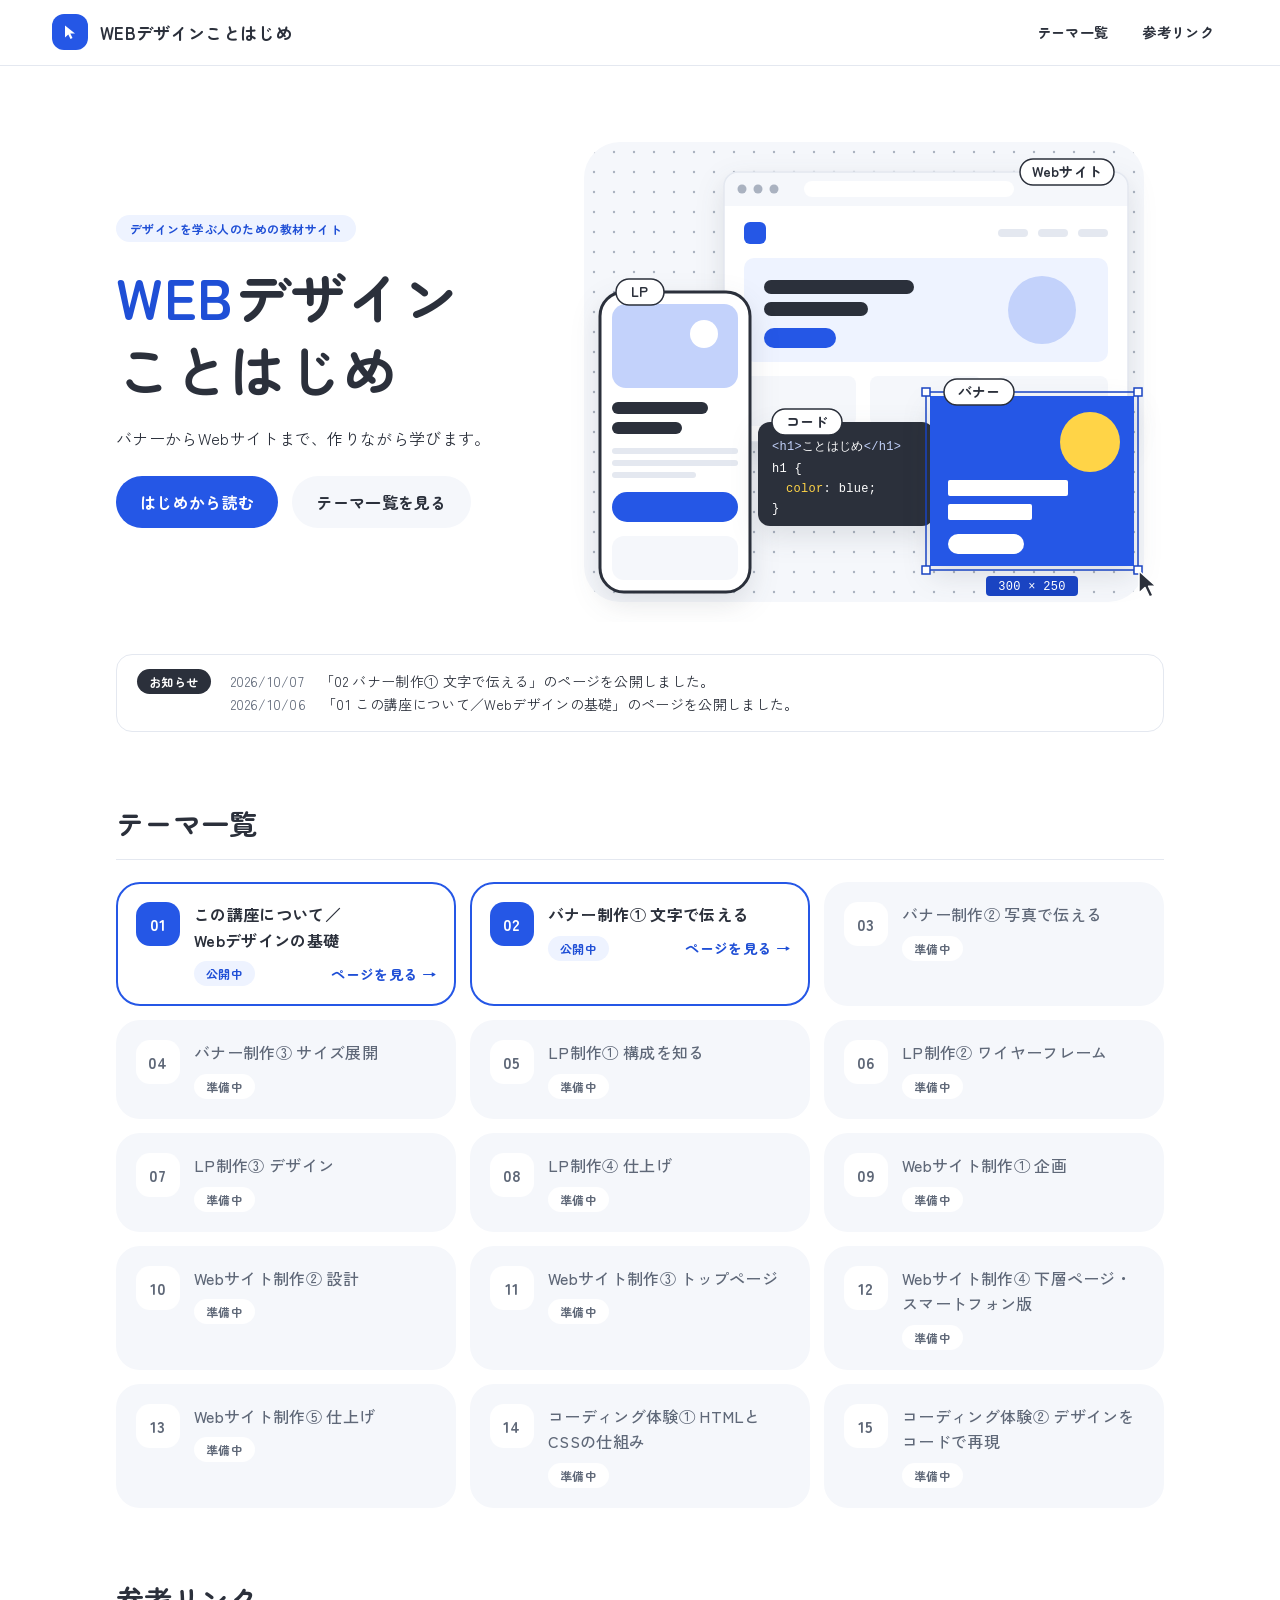
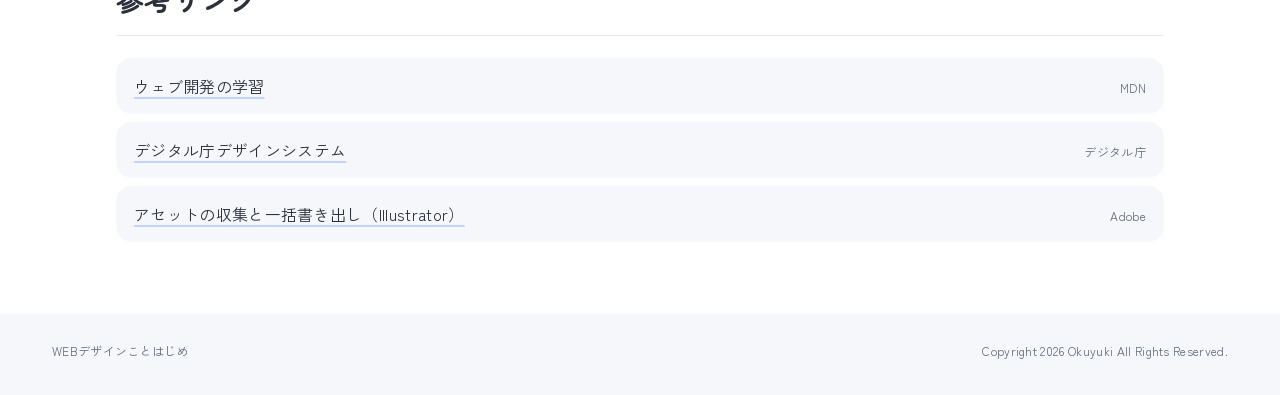
==== commit 992aa30f: "02「バナー制作① 文字で伝える」のページを追加（確認中） トップページの02のカードとお知らせ、01の目次と「次」のリンクもあわせて更新。 公開用の main にはまだ入れていない。  Co-Aut" ====
--- a/index.html
+++ b/index.html
@@ -145,6 +145,7 @@
       <div class="news">
         <span class="news-label">お知らせ</span>
         <ul>
+          <li><time datetime="2026-10-07">2026/10/07</time><span>「02 バナー制作① 文字で伝える」のページを公開しました。</span></li>
           <li><time datetime="2026-10-06">2026/10/06</time><span>「01 この講座について／Webデザインの基礎」のページを公開しました。</span></li>
         </ul>
       </div>
@@ -175,13 +176,13 @@
             <span class="cc-foot"><span class="pill pill-accent">公開中</span><span class="cc-go">ページを見る</span></span>
           </span>
         </a>
-        <div class="course-card is-soon">
+        <a class="course-card is-open" href="lesson02.html">
           <span class="cc-no">02</span>
           <span class="cc-body">
             <span class="cc-title">バナー制作① 文字で伝える</span>
-            <span class="cc-foot"><span class="pill pill-mute">準備中</span></span>
-          </span>
-        </div>
+            <span class="cc-foot"><span class="pill pill-accent">公開中</span><span class="cc-go">ページを見る</span></span>
+          </span>
+        </a>
         <div class="course-card is-soon">
           <span class="cc-no">03</span>
           <span class="cc-body">
--- a/style.css
+++ b/style.css
@@ -25,6 +25,7 @@
   --round: "Zen Maru Gothic", "Hiragino Maru Gothic ProN", "Arial Rounded MT Bold", Arial, "Noto Sans JP", sans-serif;
   --body: "Zen Kaku Gothic New", "Hiragino Sans", "Hiragino Kaku Gothic ProN", "Noto Sans JP", "Yu Gothic", Meiryo, sans-serif;
   --mono: ui-monospace, "SFMono-Regular", Menlo, Consolas, "Noto Sans JP", monospace;
+  --mincho: "Zen Old Mincho", "Hiragino Mincho ProN", "Yu Mincho", serif;  /* 書体の見本だけで使う */
 
   /* 文字の大きさ：伝えたい一言は大きく、補足は小さく。中間の大きさは作らない */
   --fs-msg: 2.5rem;     /* いちばん伝えたい一言 */
@@ -544,7 +545,7 @@
 }
 .bn-sun { position: absolute; top: -34px; right: -34px; width: 132px; height: 132px; border-radius: 50%; background: var(--sun); }
 .bn-row { display: flex; align-items: center; gap: 8px; }
-.bn-title { font-size: 44px; line-height: 1.15; }
+.bn-title { font-size: 44px; line-height: 1.15; white-space: nowrap; }
 .bn-date { font-size: 16px; }
 .bn-date b { margin-right: 6px; font-size: 30px; }
 .bn-btn { margin-top: 8px; padding: 7px 18px; border-radius: 999px; background: var(--paper); color: var(--accent-text); font-size: 14px; }
@@ -712,6 +713,69 @@
 .remake { display: grid; grid-template-columns: 300px minmax(0, 1fr); align-items: center; gap: 28px; }
 .sample { display: block; width: 300px; max-width: 100%; height: auto; }
 
+/* ---------- 文字だけのバナー ---------- */
+/* .bn に足して使う。上の丸がないので、たての中央に置く */
+.bn.is-text { align-content: center; }
+.fig.is-center { justify-items: center; }
+
+/* 見本をくらべるための、変えたところ。1つの見本で変えるのは1つだけ */
+.bn.is-flat .bn-title,
+.bn.is-flat .bn-date,
+.bn.is-flat .bn-date b,
+.bn.is-flat .bn-btn { font-size: 20px; }
+.bn.is-ragged .bn-title { justify-self: center; }
+.bn.is-ragged .bn-date { justify-self: end; }
+.bn.is-pale { background: #9db7f5; }
+/* そろえた線を見せる */
+.bn.is-guide::before { content: ""; position: absolute; top: 0; bottom: 0; left: 19px; border-left: 2px dashed var(--sun); }
+
+/* ---------- 2つ並べてくらべる ---------- */
+/* 幅が足りないときは、たてに重ねる */
+.pair { display: grid; grid-template-columns: repeat(auto-fit, minmax(min(300px, 100%), 1fr)); justify-items: center; align-items: start; gap: 24px; }
+.pair-cell { display: grid; grid-template-columns: minmax(0, 1fr); justify-items: center; align-content: start; gap: 12px; min-width: 0; max-width: 100%; }
+.cap { padding: 2px 12px; border-radius: 999px; background: var(--paper); color: var(--mute); font-family: var(--round); font-size: var(--fs-label); font-weight: 700; font-variant-numeric: tabular-nums; }
+.cap.is-after { color: var(--accent-text); }
+
+/* ---------- 青い板（文字の見本をのせる） ---------- */
+.board {
+  display: grid;
+  align-content: center;
+  justify-items: start;
+  gap: 12px;
+  width: 300px;
+  max-width: 100%;
+  min-height: 140px;
+  padding: 20px;
+  background: var(--accent);
+  color: var(--paper);
+  font-family: var(--round);
+  font-weight: 700;
+  line-height: 1.2;
+}
+.num { font-size: 16px; }
+.num b { margin-right: 4px; font-size: 44px; }
+.board.is-flat .num,
+.board.is-flat .num b { margin-right: 0; font-size: 24px; }
+
+.big { font-size: 40px; white-space: nowrap; }
+.big.is-tight { letter-spacing: -0.02em; }
+.big.is-tight i { margin-inline: -0.22em; font-style: normal; }
+
+/* ---------- 書体の見本 ---------- */
+.faces { display: grid; grid-template-columns: repeat(auto-fit, minmax(min(190px, 100%), 1fr)); gap: 12px; }
+.face { display: grid; justify-items: center; gap: 4px; padding: 24px 16px 20px; border-radius: var(--r-m); background: var(--paper); text-align: center; }
+.face-word { margin-bottom: 10px; font-size: 2rem; font-weight: 700; line-height: 1.3; white-space: nowrap; }
+.face.is-gothic .face-word { font-family: var(--body); }
+.face.is-mincho .face-word { font-family: var(--mincho); }
+.face.is-maru .face-word { font-family: var(--round); }
+.face b { font-family: var(--round); }
+.face span:last-child { color: var(--mute); font-size: var(--fs-sm); }
+
+/* ---------- ページの中の行き先 ---------- */
+.jump { display: flex; flex-wrap: wrap; gap: 8px; }
+.jump a { display: block; padding: 6px 16px; border-radius: 999px; background: var(--mist); font-family: var(--round); font-size: var(--fs-sm); font-weight: 700; text-decoration: none; }
+.jump a:hover { background: var(--accent-tint); color: var(--accent-text); }
+
 /* ---------- 出典 ---------- */
 .more summary { display: inline-block; padding: 6px 16px; border-radius: 999px; background: var(--mist); font-family: var(--round); font-size: var(--fs-sm); font-weight: 700; cursor: pointer; list-style: none; }
 .more summary::-webkit-details-marker { display: none; }
@@ -725,6 +789,7 @@
 .pg-k { color: var(--mute); font-family: var(--round); font-size: var(--fs-label); font-weight: 700; letter-spacing: 0.04em; }
 .pg-t { font-family: var(--round); font-weight: 700; line-height: 1.5; word-break: keep-all; overflow-wrap: anywhere; }
 .pg-prev .pg-k::before { content: "← "; }
+a.pg-next .pg-k::after { content: " →"; }
 .pg-next { text-align: right; }
 .pg.is-soon { border: 2px dashed var(--rule); background: var(--paper); }
 .pg.is-soon .pg-t { color: var(--mute); }
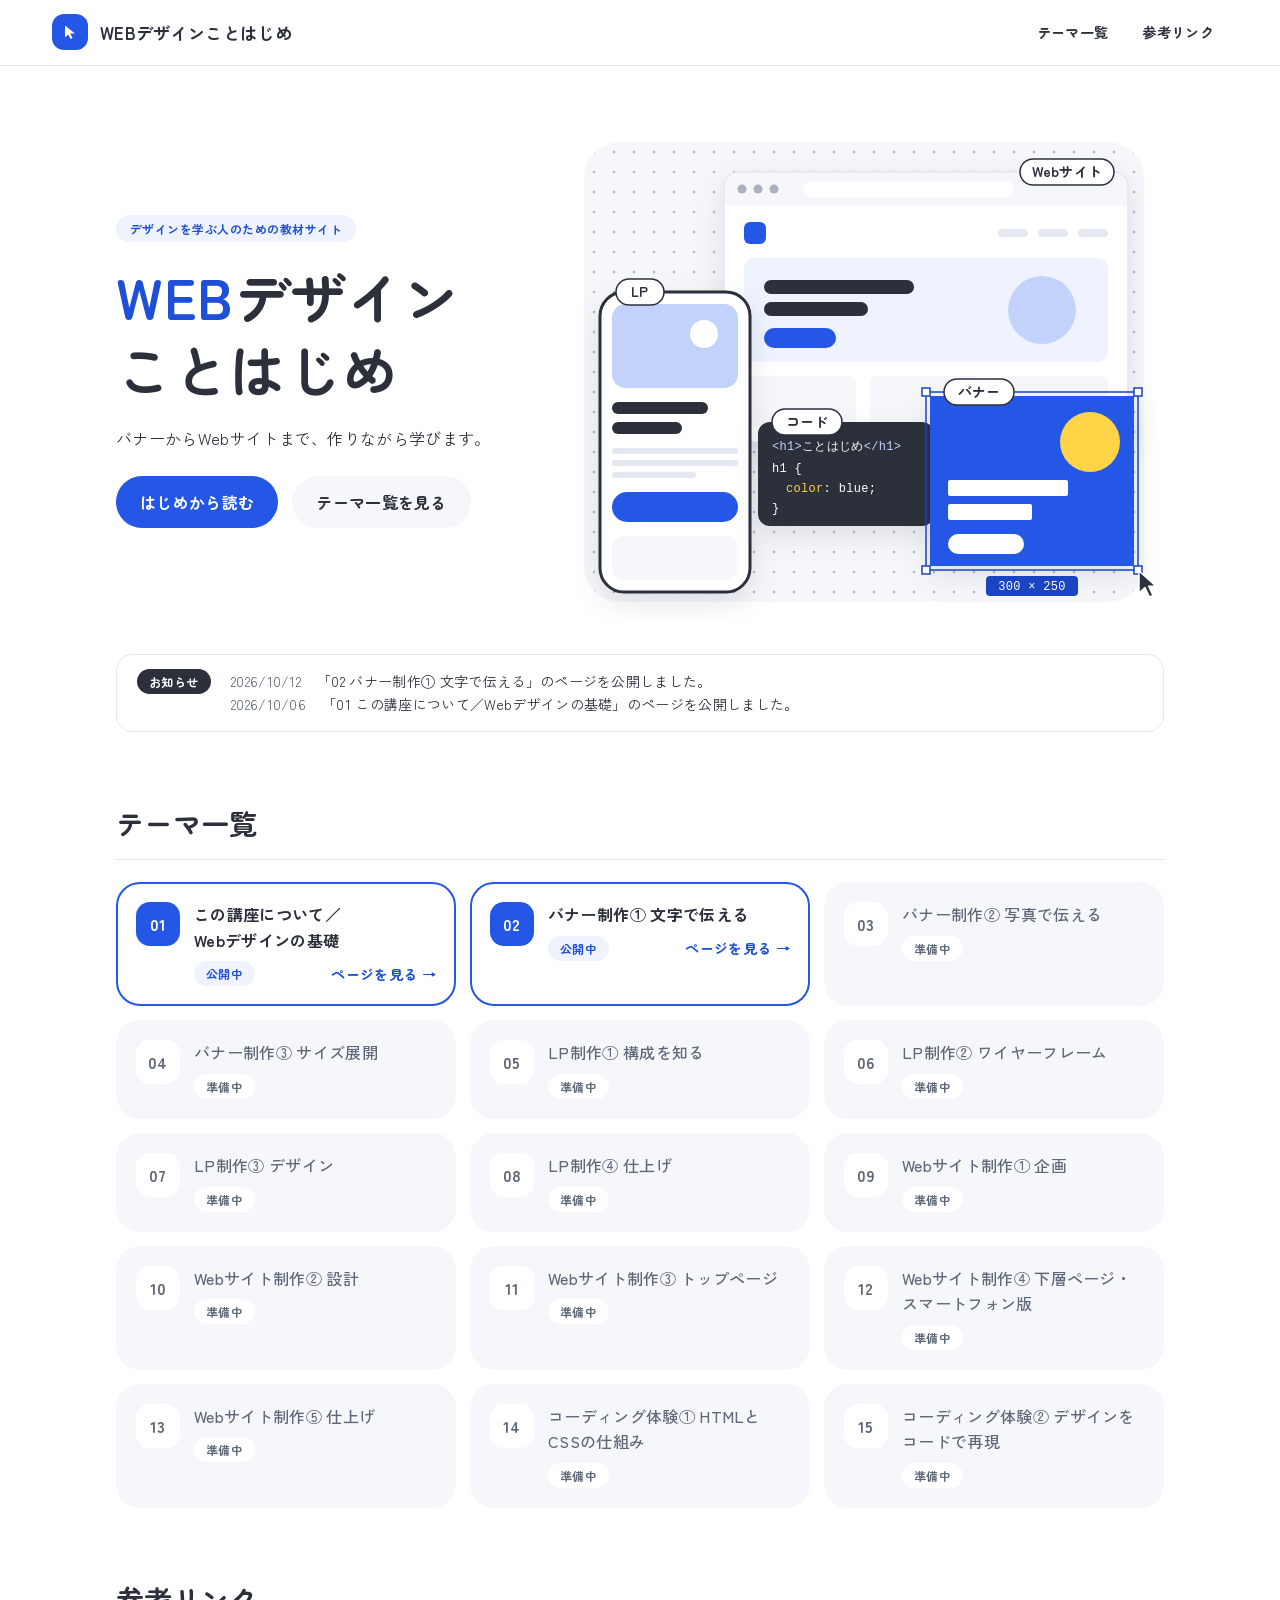
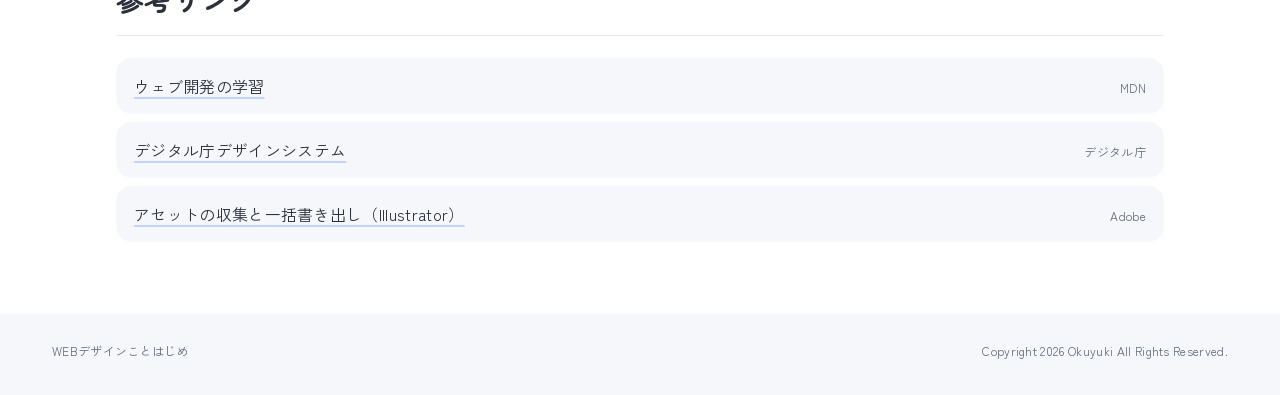
==== commit 84dcc412: "02を公開：日付を2026/10/12にそろえる Co-Authored-By: Claude Opus 5.5 <noreply@anthropic.com> Claude-Session: htt" ====
--- a/index.html
+++ b/index.html
@@ -145,7 +145,7 @@
       <div class="news">
         <span class="news-label">お知らせ</span>
         <ul>
-          <li><time datetime="2026-10-07">2026/10/07</time><span>「02 バナー制作① 文字で伝える」のページを公開しました。</span></li>
+          <li><time datetime="2026-10-12">2026/10/12</time><span>「02 バナー制作① 文字で伝える」のページを公開しました。</span></li>
           <li><time datetime="2026-10-06">2026/10/06</time><span>「01 この講座について／Webデザインの基礎」のページを公開しました。</span></li>
         </ul>
       </div>
--- a/style.css
+++ b/style.css
@@ -87,6 +87,7 @@
 svg { display: block; }
 img { max-width: 100%; }
 [hidden] { display: none !important; }
+.nb { white-space: nowrap; }  /* 「4.5 : 1」などを途中で折り返さない */
 
 a {
   color: inherit;
@@ -701,14 +702,6 @@
 .spec dd { font-family: var(--round); font-weight: 700; }
 .fig .spec { background: var(--paper); }
 
-/* 色の見本 */
-.chip { display: inline-block; width: 14px; height: 14px; margin-right: 8px; border: 1px solid var(--rule); border-radius: 4px; vertical-align: -2px; }
-/* 見本のバナーで使っている色 */
-.chip.is-navy { background: #0b3a8c; }
-.chip.is-red { background: #d81e2c; }
-.chip.is-cream { background: #fff4d6; }
-.chip.is-green { background: #3dae49; }
-
 /* 見本と、その指定を並べる */
 .remake { display: grid; grid-template-columns: 300px minmax(0, 1fr); align-items: center; gap: 28px; }
 .sample { display: block; width: 300px; max-width: 100%; height: auto; }
@@ -726,6 +719,18 @@
 .bn.is-ragged .bn-title { justify-self: center; }
 .bn.is-ragged .bn-date { justify-self: end; }
 .bn.is-pale { background: #9db7f5; }
+.bn.is-even { gap: 30px; }
+.bn.is-even .bn-btn { margin-top: 0; }
+.bn.is-grouped .bn-btn { margin-top: 22px; }
+.bn.is-edge { align-content: start; padding: 2px; }
+.bn.is-many .bn-title { color: var(--sun); }
+.bn.is-many .bn-date { color: #ffb3d1; }
+.bn.is-many .bn-btn { background: #8ee6a8; }
+.bn.is-accent .bn-date b { color: var(--sun); }
+/* 文で書いたとき */
+.bn-long { font-size: 20px; line-height: 1.5; }
+/* はしからの余白を見せる */
+.bn.is-frame::before { content: ""; position: absolute; inset: 19px; border: 2px dashed var(--sun); }
 /* そろえた線を見せる */
 .bn.is-guide::before { content: ""; position: absolute; top: 0; bottom: 0; left: 19px; border-left: 2px dashed var(--sun); }
 
@@ -757,6 +762,10 @@
 .board.is-flat .num,
 .board.is-flat .num b { margin-right: 0; font-size: 24px; }
 
+/* 2行の文字。行の間は、文字の大きさに対する割合で決める */
+.lines { font-size: 44px; line-height: 1.75; }
+.lines.is-tight { line-height: 1.2; }
+
 .big { font-size: 40px; white-space: nowrap; }
 .big.is-tight { letter-spacing: -0.02em; }
 .big.is-tight i { margin-inline: -0.22em; font-style: normal; }
@@ -770,6 +779,14 @@
 .face.is-maru .face-word { font-family: var(--round); }
 .face b { font-family: var(--round); }
 .face span:last-child { color: var(--mute); font-size: var(--fs-sm); }
+
+/* ---------- 材料（たのまれた文章をそのまま並べる） ---------- */
+.memo { padding: 4px 20px; border-radius: var(--r-m); background: var(--paper); }
+.memo li { padding: 12px 0; line-height: 1.7; }
+.memo li + li { border-top: 1px solid var(--rule); }
+.fig .ref-k + .spec,
+.fig .ref-k + .memo { margin-top: -8px; }
+.fig .memo + .ref-k { margin-top: 12px; }
 
 /* ---------- ページの中の行き先 ---------- */
 .jump { display: flex; flex-wrap: wrap; gap: 8px; }
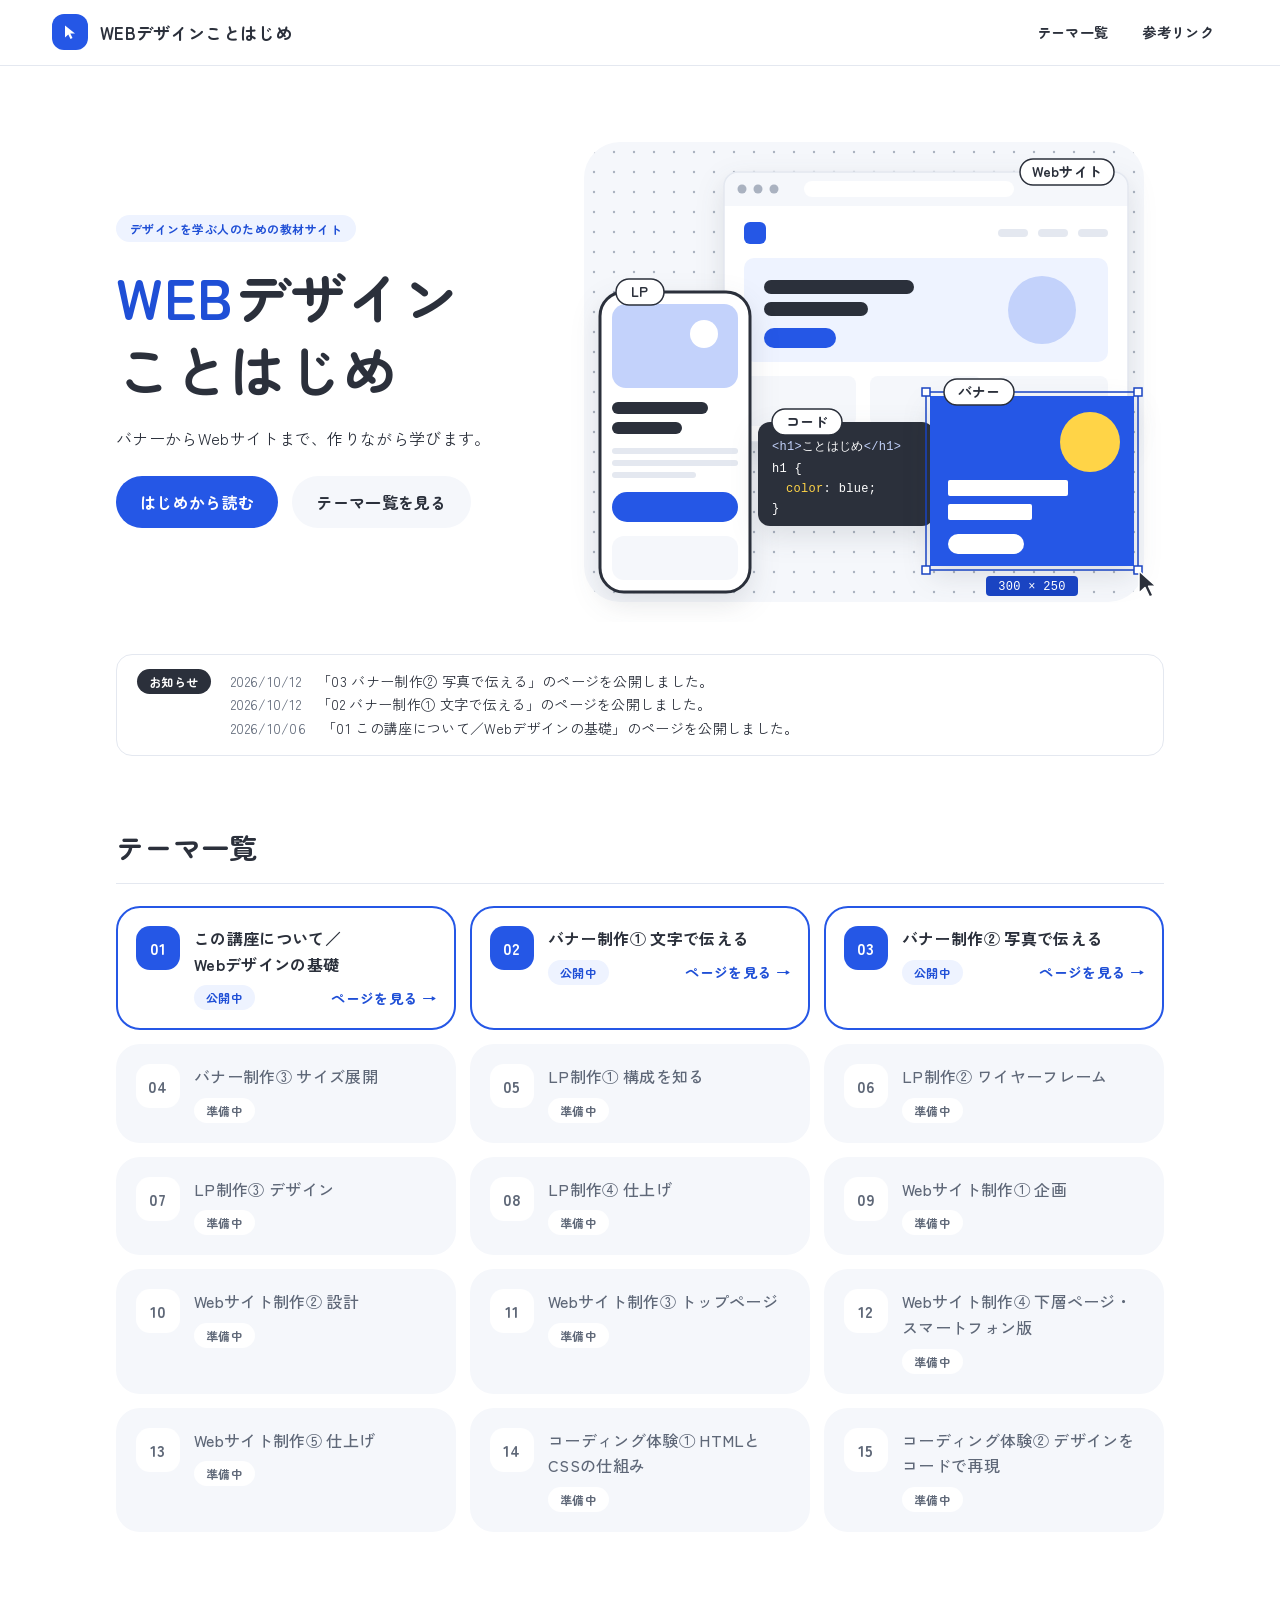
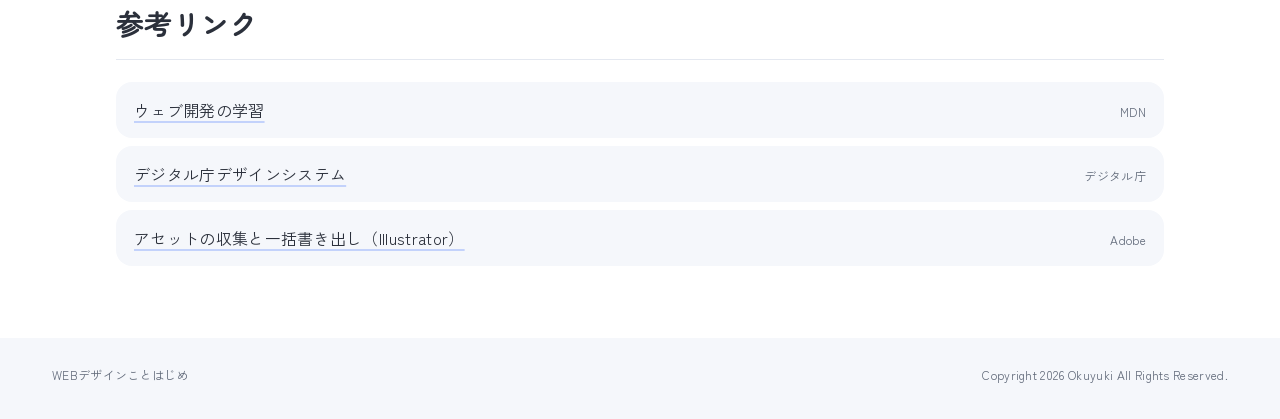
==== commit 5b3878aa: "03「バナー制作② 写真で伝える」の下書きを追加（確認中） 写真の切りとり方、写真の数、文字の置き場所、文字の下に色を敷く、写真から色を拾う、 写真の大きさ、写真の持ち主、写真を使ったバナー作り。 ト" ====
--- a/index.html
+++ b/index.html
@@ -145,6 +145,7 @@
       <div class="news">
         <span class="news-label">お知らせ</span>
         <ul>
+          <li><time datetime="2026-10-12">2026/10/12</time><span>「03 バナー制作② 写真で伝える」のページを公開しました。</span></li>
           <li><time datetime="2026-10-12">2026/10/12</time><span>「02 バナー制作① 文字で伝える」のページを公開しました。</span></li>
           <li><time datetime="2026-10-06">2026/10/06</time><span>「01 この講座について／Webデザインの基礎」のページを公開しました。</span></li>
         </ul>
@@ -183,13 +184,13 @@
             <span class="cc-foot"><span class="pill pill-accent">公開中</span><span class="cc-go">ページを見る</span></span>
           </span>
         </a>
-        <div class="course-card is-soon">
+        <a class="course-card is-open" href="lesson03.html">
           <span class="cc-no">03</span>
           <span class="cc-body">
             <span class="cc-title">バナー制作② 写真で伝える</span>
-            <span class="cc-foot"><span class="pill pill-mute">準備中</span></span>
-          </span>
-        </div>
+            <span class="cc-foot"><span class="pill pill-accent">公開中</span><span class="cc-go">ページを見る</span></span>
+          </span>
+        </a>
         <div class="course-card is-soon">
           <span class="cc-no">04</span>
           <span class="cc-body">
--- a/style.css
+++ b/style.css
@@ -788,6 +788,70 @@
 .fig .ref-k + .memo { margin-top: -8px; }
 .fig .memo + .ref-k { margin-top: 12px; }
 
+/* ---------- 写真のバナー ---------- */
+/* 写真を下に敷き、その上に文字を重ねる。文字の色は写真の空に合わせて紺にする
+   中の大きさは、幅300pxのときの値を幅に対する割合（cqw）で書く。
+   狭い画面でバナーが小さくなっても、中身が同じ比率で小さくなる（1cqw = 幅の1%） */
+.pb {
+  position: relative;
+  overflow: hidden;
+  width: 300px;
+  max-width: 100%;
+  aspect-ratio: 6 / 5;
+  container-type: inline-size;
+  background: #fff4d6;
+  color: #0b3a8c;
+  font-family: var(--round);
+  font-weight: 700;
+  line-height: 1.2;
+}
+.pb > img { position: absolute; inset: 0; z-index: 0; width: 100%; height: 100%; object-fit: cover; }
+.pb-text { position: absolute; top: 5.333cqw; left: 6.667cqw; z-index: 2; display: grid; justify-items: start; gap: 2cqw; }  /* 16px・20px・6px */
+.pb-title { font-size: 8.667cqw; line-height: 1.15; }        /* 26px */
+.pb-date { font-size: 4.333cqw; }                             /* 13px */
+.pb-date b { margin-right: 1.333cqw; font-size: 7.333cqw; }   /* 4px・22px */
+.pb-btn {                                                     /* 20px・6px 16px・13px */
+  position: absolute;
+  left: 6.667cqw;
+  bottom: 6.667cqw;
+  z-index: 2;
+  padding: 2cqw 5.333cqw;
+  border-radius: 999px;
+  background: #0b3a8c;
+  color: var(--paper);
+  font-size: 4.333cqw;
+}
+
+/* くらべるために変えたところ */
+.pb.is-bare { background: var(--rule); }
+.pb.is-contain > img { object-fit: contain; }
+.pb.is-over .pb-text { top: 50%; left: 50%; transform: translate(-50%, -50%); justify-items: center; text-align: center; }
+.pb.is-over .pb-btn { left: 50%; transform: translateX(-50%); }
+.pb.is-low .pb-text { top: auto; bottom: 20.667cqw; }        /* 62px */
+.pb.is-purple .pb-btn { background: #7b2cbf; }
+.pb.is-cherry .pb-btn { background: #e30104; }
+/* 文字の下に敷く色。文字のまわりだけに敷き、写真の主役はかくさない（10px・156px・160px・14px） */
+.pb.is-band::before { content: ""; position: absolute; left: 3.333cqw; bottom: 3.333cqw; z-index: 1; width: 52cqw; height: 53.333cqw; border-radius: 4.667cqw; background: rgba(255, 244, 214, 0.94); }
+
+/* 写真を3枚並べる（高さ140px・文字の位置150px） */
+.pb.is-collage .pb-row { position: absolute; top: 0; left: 0; right: 0; display: flex; }
+.pb.is-collage .pb-row img { flex: 1; min-width: 0; height: 46.667cqw; object-fit: cover; }
+.pb.is-collage .pb-text { top: 50cqw; gap: 0.667cqw; }
+.pb.is-collage .pb-title { font-size: 7.333cqw; }
+.pb.is-collage .pb-date b { font-size: 6.667cqw; }
+.pb.is-collage .pb-btn { left: auto; right: 6.667cqw; bottom: 5.333cqw; }
+
+/* ---------- 写真と、写真から拾った色 ---------- */
+.photo { display: block; width: 100%; height: auto; border-radius: var(--r-m); }
+.swatches { display: grid; grid-template-columns: repeat(auto-fit, minmax(min(130px, 100%), 1fr)); gap: 10px; }
+.swatches li { display: grid; grid-template-columns: 36px minmax(0, 1fr); align-items: center; gap: 0 10px; padding: 10px; border-radius: var(--r-m); background: var(--paper); }
+.sw { grid-row: span 2; width: 36px; height: 36px; border: 1px solid var(--rule); border-radius: 10px; background: var(--c); }
+.swatches b { font-family: var(--round); font-size: var(--fs-sm); }
+.swatches span:last-child { color: var(--mute); font-family: var(--mono); font-size: var(--fs-label); }
+
+/* 別のページへのリンクだけを置く行 */
+.memo-link { margin-top: -8px; padding: 14px 20px; border-radius: var(--r-m); background: var(--paper); }
+
 /* ---------- ページの中の行き先 ---------- */
 .jump { display: flex; flex-wrap: wrap; gap: 8px; }
 .jump a { display: block; padding: 6px 16px; border-radius: 999px; background: var(--mist); font-family: var(--round); font-size: var(--fs-sm); font-weight: 700; text-decoration: none; }
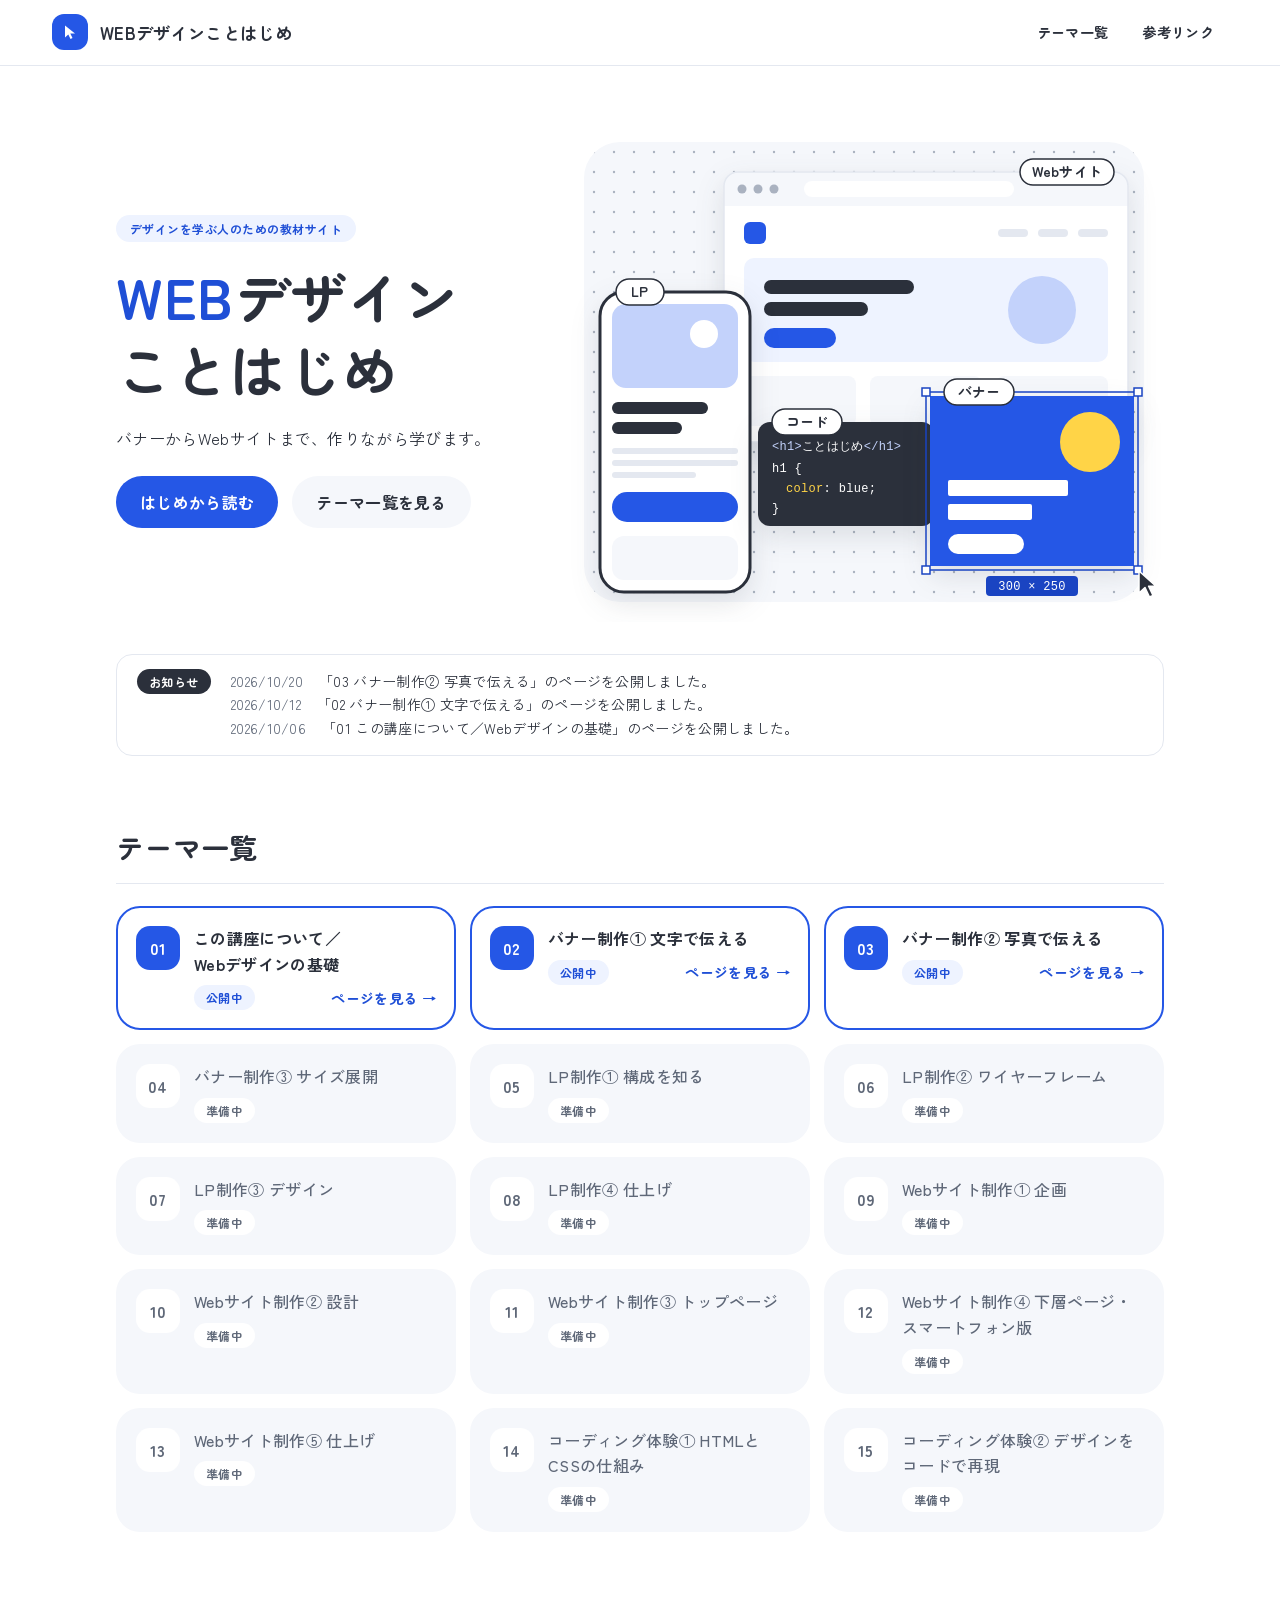
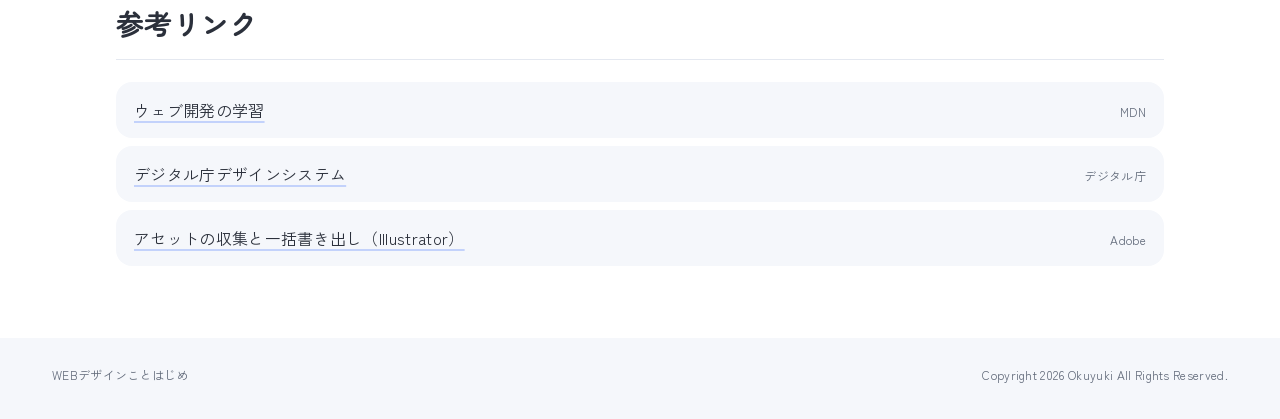
==== commit b3582edc: "03を公開：日付を2026/10/20にそろえる Co-Authored-By: Claude Opus 5.5 <noreply@anthropic.com> Claude-Session: htt" ====
--- a/index.html
+++ b/index.html
@@ -145,7 +145,7 @@
       <div class="news">
         <span class="news-label">お知らせ</span>
         <ul>
-          <li><time datetime="2026-10-12">2026/10/12</time><span>「03 バナー制作② 写真で伝える」のページを公開しました。</span></li>
+          <li><time datetime="2026-10-20">2026/10/20</time><span>「03 バナー制作② 写真で伝える」のページを公開しました。</span></li>
           <li><time datetime="2026-10-12">2026/10/12</time><span>「02 バナー制作① 文字で伝える」のページを公開しました。</span></li>
           <li><time datetime="2026-10-06">2026/10/06</time><span>「01 この講座について／Webデザインの基礎」のページを公開しました。</span></li>
         </ul>
--- a/style.css
+++ b/style.css
@@ -786,7 +786,8 @@
 .memo li + li { border-top: 1px solid var(--rule); }
 .fig .ref-k + .spec,
 .fig .ref-k + .memo { margin-top: -8px; }
-.fig .memo + .ref-k { margin-top: 12px; }
+.fig .memo + .ref-k,
+.fig .spec + .ref-k { margin-top: 12px; }
 
 /* ---------- 写真のバナー ---------- */
 /* 写真を下に敷き、その上に文字を重ねる。文字の色は写真の空に合わせて紺にする
@@ -833,6 +834,19 @@
 /* 文字の下に敷く色。文字のまわりだけに敷き、写真の主役はかくさない（10px・156px・160px・14px） */
 .pb.is-band::before { content: ""; position: absolute; left: 3.333cqw; bottom: 3.333cqw; z-index: 1; width: 52cqw; height: 53.333cqw; border-radius: 4.667cqw; background: rgba(255, 244, 214, 0.94); }
 
+/* 横長のバナー（320 × 100）。中の大きさは幅320pxのときの値を割合で書く */
+.pb.is-wide { width: 320px; aspect-ratio: 32 / 10; }
+.pb.is-wide .pb-text { top: 3.75cqw; left: 4.375cqw; gap: 0.625cqw; }   /* 12px・14px・2px */
+.pb.is-wide .pb-title { font-size: 5.625cqw; }                          /* 18px */
+.pb.is-wide .pb-title br { display: none; }                              /* 1行にする */
+.pb.is-wide .pb-date { font-size: 3.4375cqw; }                          /* 11px */
+.pb.is-wide .pb-date b { font-size: 5cqw; }                              /* 16px */
+.pb.is-wide .pb-btn { left: 4.375cqw; bottom: 3.75cqw; padding: 1.25cqw 3.75cqw; font-size: 3.4375cqw; }
+
+/* 2つの形を並べる。下の端をそろえる */
+.shapes { display: flex; flex-wrap: wrap; justify-content: center; align-items: flex-end; gap: 24px 40px; }
+.shapes .pair-cell { flex: 0 1 auto; }
+
 /* 写真を3枚並べる（高さ140px・文字の位置150px） */
 .pb.is-collage .pb-row { position: absolute; top: 0; left: 0; right: 0; display: flex; }
 .pb.is-collage .pb-row img { flex: 1; min-width: 0; height: 46.667cqw; object-fit: cover; }
@@ -849,8 +863,6 @@
 .swatches b { font-family: var(--round); font-size: var(--fs-sm); }
 .swatches span:last-child { color: var(--mute); font-family: var(--mono); font-size: var(--fs-label); }
 
-/* 別のページへのリンクだけを置く行 */
-.memo-link { margin-top: -8px; padding: 14px 20px; border-radius: var(--r-m); background: var(--paper); }
 
 /* ---------- ページの中の行き先 ---------- */
 .jump { display: flex; flex-wrap: wrap; gap: 8px; }
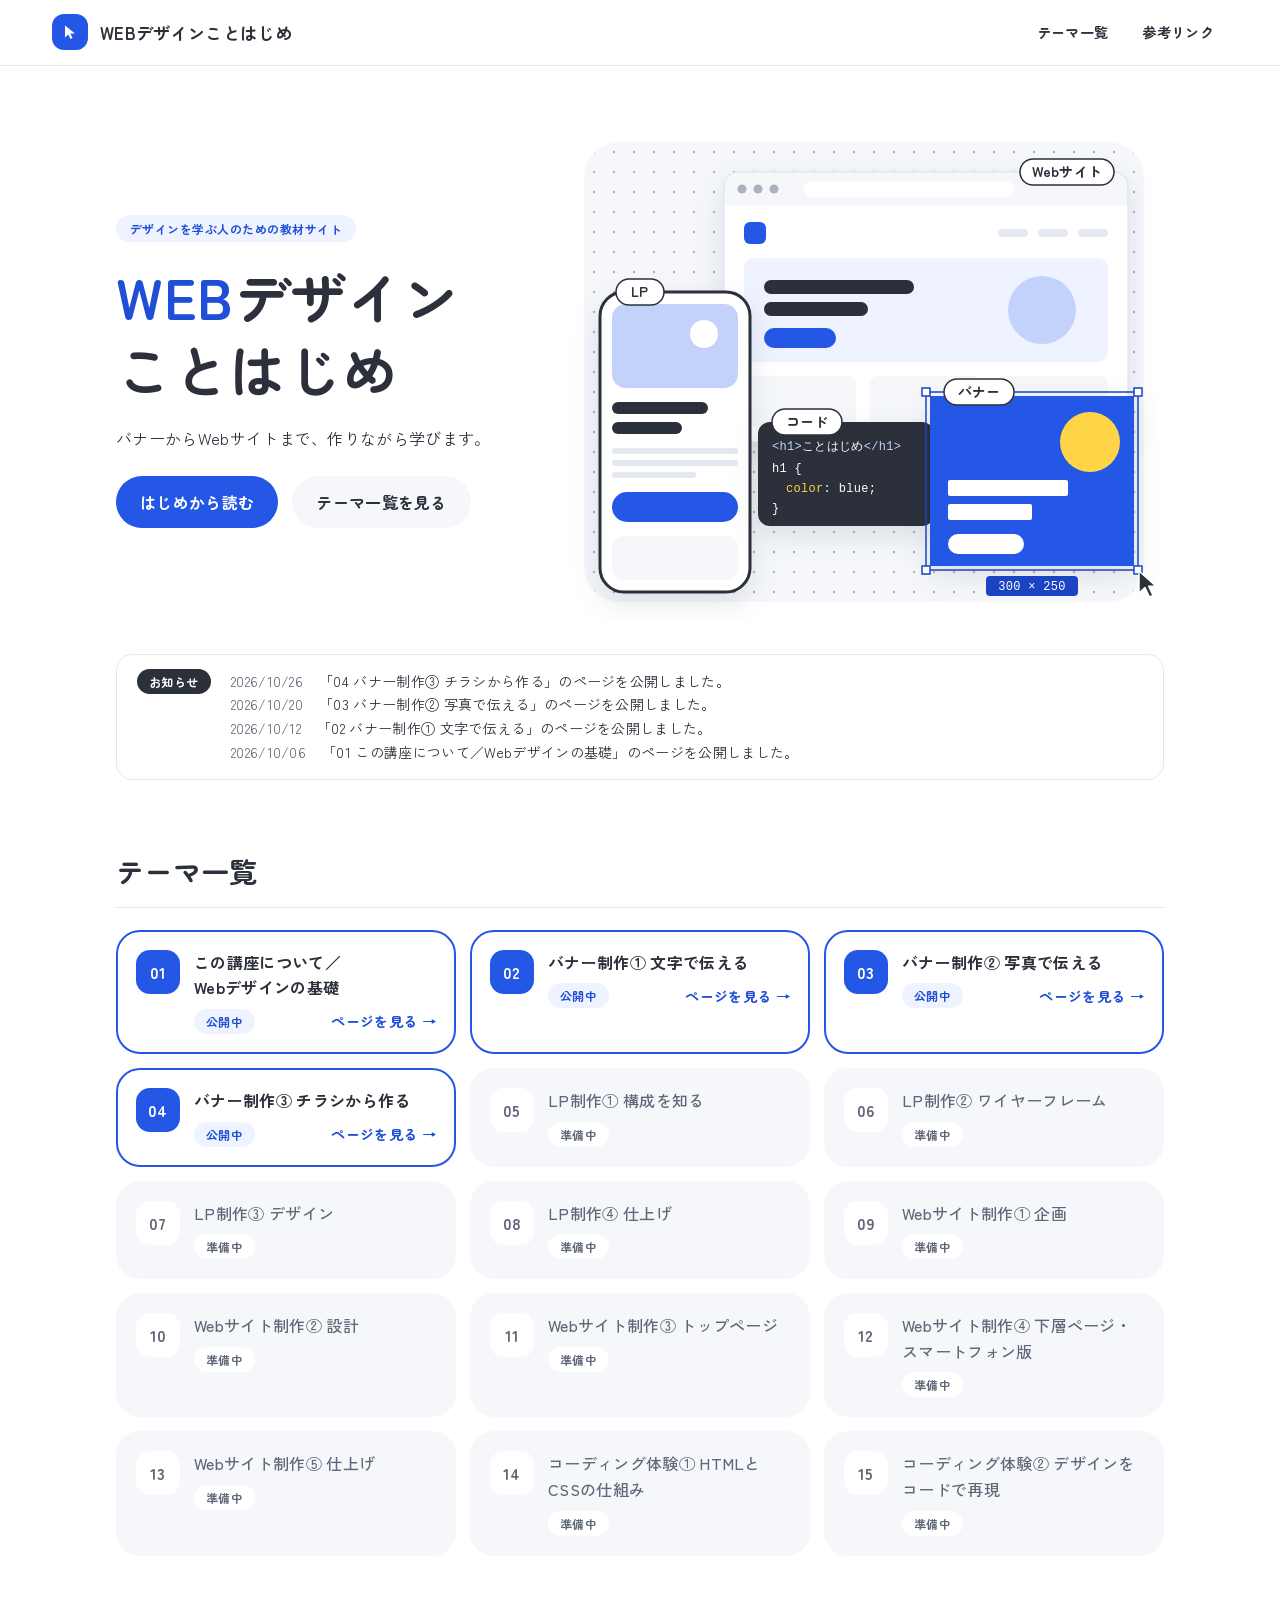
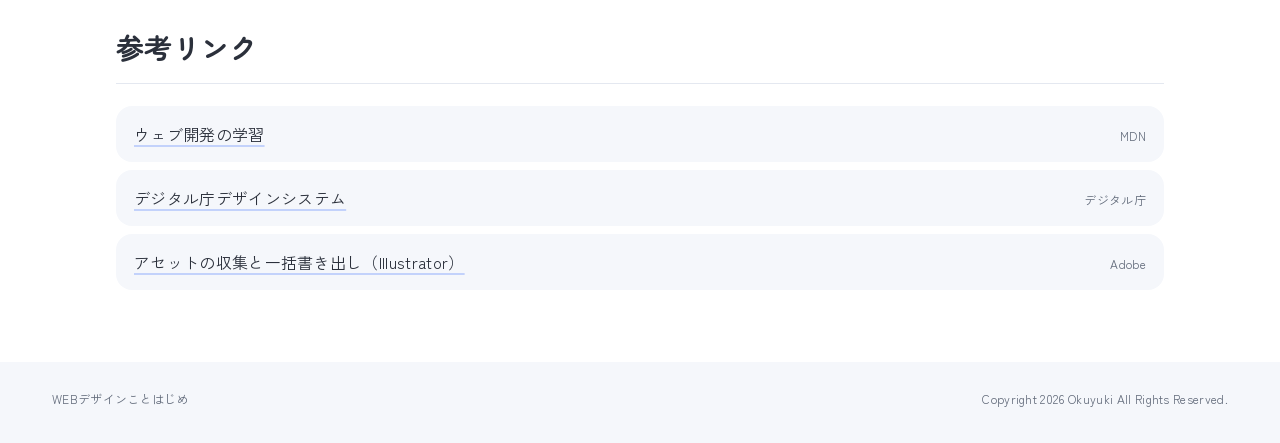
==== commit d079065e: "04をトップ・目次・03のページ送りからつなぐ Co-Authored-By: Claude Opus 5.5 <noreply@anthropic.com> Claude-Session: http" ====
--- a/index.html
+++ b/index.html
@@ -145,6 +145,7 @@
       <div class="news">
         <span class="news-label">お知らせ</span>
         <ul>
+          <li><time datetime="2026-10-26">2026/10/26</time><span>「04 バナー制作③ チラシから作る」のページを公開しました。</span></li>
           <li><time datetime="2026-10-20">2026/10/20</time><span>「03 バナー制作② 写真で伝える」のページを公開しました。</span></li>
           <li><time datetime="2026-10-12">2026/10/12</time><span>「02 バナー制作① 文字で伝える」のページを公開しました。</span></li>
           <li><time datetime="2026-10-06">2026/10/06</time><span>「01 この講座について／Webデザインの基礎」のページを公開しました。</span></li>
@@ -191,13 +192,13 @@
             <span class="cc-foot"><span class="pill pill-accent">公開中</span><span class="cc-go">ページを見る</span></span>
           </span>
         </a>
-        <div class="course-card is-soon">
+        <a class="course-card is-open" href="lesson04.html">
           <span class="cc-no">04</span>
           <span class="cc-body">
-            <span class="cc-title">バナー制作③ サイズ展開</span>
-            <span class="cc-foot"><span class="pill pill-mute">準備中</span></span>
-          </span>
-        </div>
+            <span class="cc-title">バナー制作③ チラシから作る</span>
+            <span class="cc-foot"><span class="pill pill-accent">公開中</span><span class="cc-go">ページを見る</span></span>
+          </span>
+        </a>
         <div class="course-card is-soon">
           <span class="cc-no">05</span>
           <span class="cc-body">
--- a/style.css
+++ b/style.css
@@ -924,3 +924,14 @@
   .fig { padding: 18px 14px; }
   .rule { padding: 18px; }
 }
+
+/* ---------- 見本のチラシ（04） ---------- */
+.flyer { display: block; width: 420px; max-width: 100%; height: auto; margin-inline: auto; border-radius: 6px; box-shadow: 0 2px 12px rgba(43, 48, 59, .14); }
+/* A4のチラシに同じ縮尺のバナーを重ねる。A4 = 794 × 1123 px（1in = 96px）、300 / 794 = 37.8% */
+.scale { position: relative; width: 420px; max-width: 100%; margin-inline: auto; }
+.scale .flyer { width: 100%; }
+.scale-bn { position: absolute; left: 0; top: 0; width: 37.8%; aspect-ratio: 300 / 250; display: grid; place-items: end start; border: 3px solid var(--accent); border-radius: 6px 0 0 0; background: rgba(37, 87, 230, .14); }
+.scale-bn span { padding: 2px 8px; background: var(--accent); color: #fff; font-family: var(--round); font-size: var(--fs-label); font-weight: 700; border-top-right-radius: 6px; }
+/* 左の項目が長いとき */
+.spec.is-wide div { grid-template-columns: 14rem minmax(0, 1fr); }
+@media (max-width: 560px) { .spec.is-wide div { grid-template-columns: minmax(0, 1fr); gap: 2px; } }
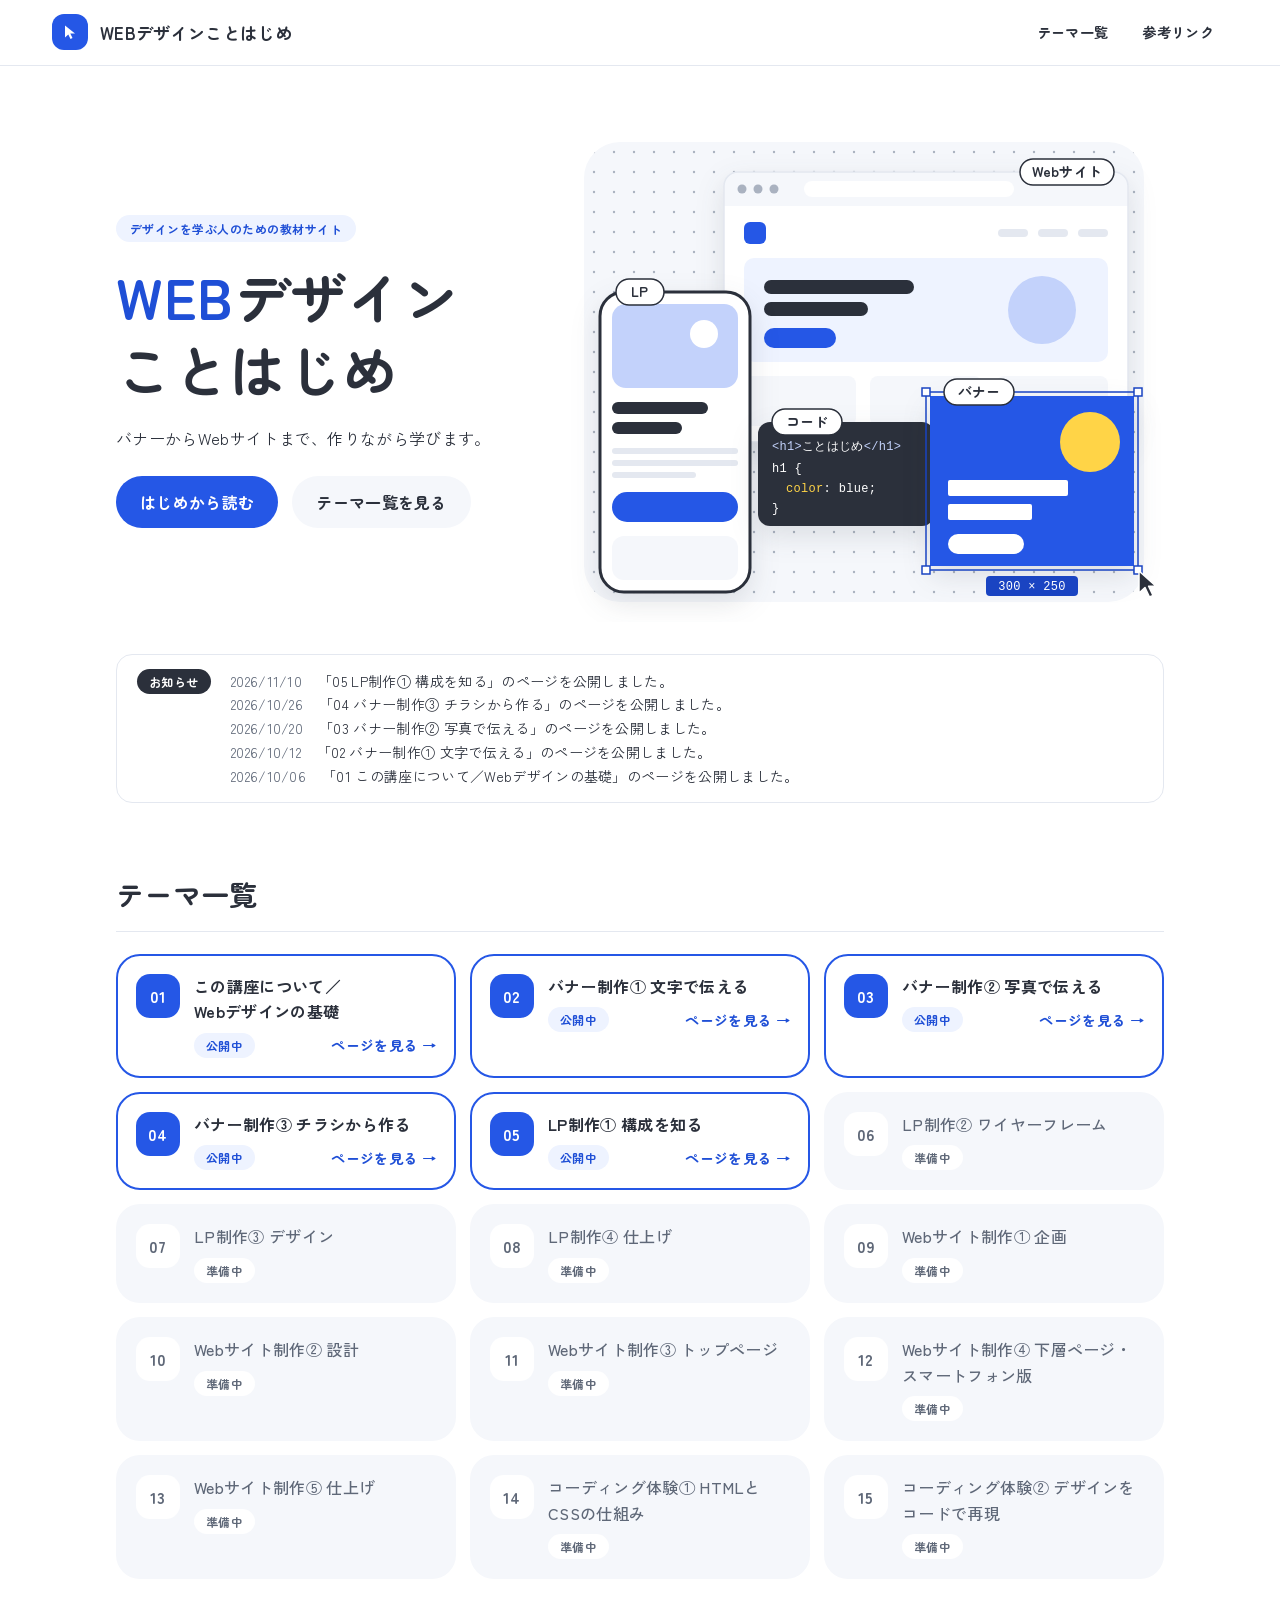
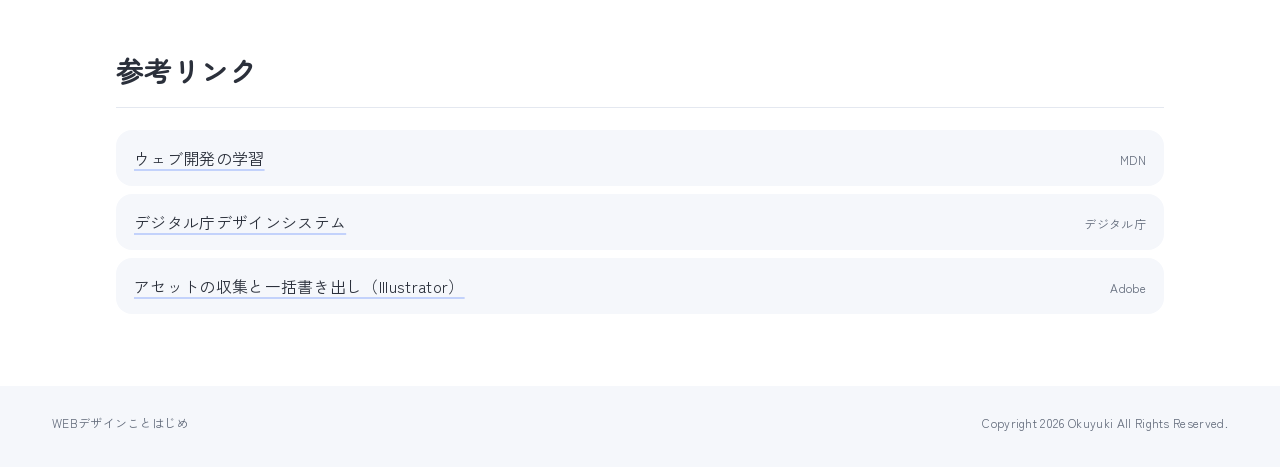
==== commit cea799e3: "05をトップ・目次・04のページ送りからつなぐ Co-Authored-By: Claude Opus 5.5 <noreply@anthropic.com> Claude-Session: http" ====
--- a/index.html
+++ b/index.html
@@ -145,6 +145,7 @@
       <div class="news">
         <span class="news-label">お知らせ</span>
         <ul>
+          <li><time datetime="2026-11-10">2026/11/10</time><span>「05 LP制作① 構成を知る」のページを公開しました。</span></li>
           <li><time datetime="2026-10-26">2026/10/26</time><span>「04 バナー制作③ チラシから作る」のページを公開しました。</span></li>
           <li><time datetime="2026-10-20">2026/10/20</time><span>「03 バナー制作② 写真で伝える」のページを公開しました。</span></li>
           <li><time datetime="2026-10-12">2026/10/12</time><span>「02 バナー制作① 文字で伝える」のページを公開しました。</span></li>
@@ -199,13 +200,13 @@
             <span class="cc-foot"><span class="pill pill-accent">公開中</span><span class="cc-go">ページを見る</span></span>
           </span>
         </a>
-        <div class="course-card is-soon">
+        <a class="course-card is-open" href="lesson05.html">
           <span class="cc-no">05</span>
           <span class="cc-body">
             <span class="cc-title">LP制作① 構成を知る</span>
-            <span class="cc-foot"><span class="pill pill-mute">準備中</span></span>
-          </span>
-        </div>
+            <span class="cc-foot"><span class="pill pill-accent">公開中</span><span class="cc-go">ページを見る</span></span>
+          </span>
+        </a>
         <div class="course-card is-soon">
           <span class="cc-no">06</span>
           <span class="cc-body">
--- a/style.css
+++ b/style.css
@@ -935,3 +935,136 @@
 /* 左の項目が長いとき */
 .spec.is-wide div { grid-template-columns: 14rem minmax(0, 1fr); }
 @media (max-width: 560px) { .spec.is-wide div { grid-template-columns: minmax(0, 1fr); gap: 2px; } }
+
+/* ---------- LP（05） ---------- */
+/* バナー → LP → 申し込み完了 */
+.route { display: flex; justify-content: center; align-items: center; gap: 12px; flex-wrap: wrap; }
+.route-step { display: grid; justify-items: center; gap: 10px; }
+.route-arrow { width: 24px; height: 24px; border-top: 3px solid var(--faint); border-right: 3px solid var(--faint); transform: rotate(45deg) scale(.6); }
+.route-bn { width: 150px; height: 125px; display: grid; align-content: center; justify-items: center; gap: 4px; border-radius: 6px; background: var(--sun); color: var(--ink); font-family: var(--round); font-weight: 700; text-align: center; box-shadow: 0 2px 8px rgba(43,48,59,.10); }
+.route-bn-k { font-size: .7rem; }
+.route-bn-t { font-size: 1.05rem; line-height: 1.25; }
+.route-btn, .mock-one, .sp-btn { padding: 3px 10px; border-radius: 999px; background: var(--accent); color: #fff; font-family: var(--round); font-size: .62rem; font-weight: 700; white-space: nowrap; }
+.route-lp { width: 76px; height: 190px; display: grid; grid-auto-rows: min-content; gap: 6px; padding: 8px; border-radius: 8px; background: var(--paper); box-shadow: 0 2px 8px rgba(43,48,59,.10); }
+.route-lp i, .mini i { display: block; height: 14px; border-radius: 3px; background: var(--rule); }
+.route-lp i.is-fv { height: 56px; background: var(--accent-soft); }
+.route-lp i.is-short { width: 60%; }
+.route-lp i.is-btn, .mini i.is-btn { width: 70%; height: 12px; margin-inline: auto; border-radius: 999px; background: var(--accent); }
+.route-done { width: 130px; height: 125px; display: grid; align-content: center; justify-items: center; gap: 8px; border-radius: 8px; background: var(--paper); color: var(--ink); font-family: var(--round); font-size: .85rem; font-weight: 700; text-align: center; line-height: 1.4; box-shadow: 0 2px 8px rgba(43,48,59,.10); }
+.route-check { width: 32px; height: 32px; border-radius: 50%; background: var(--accent); position: relative; }
+.route-check::after { content: ""; position: absolute; left: 11px; top: 7px; width: 8px; height: 14px; border-right: 3px solid #fff; border-bottom: 3px solid #fff; transform: rotate(45deg); }
+
+/* Webサイトとの比較 */
+.mock { width: 260px; max-width: 100%; border-radius: 8px; overflow: hidden; background: var(--paper); box-shadow: 0 2px 8px rgba(43,48,59,.10); font-family: var(--round); }
+.mock-head { display: flex; align-items: center; justify-content: space-between; gap: 6px; min-height: 30px; padding: 6px 10px; border-bottom: 1px solid var(--rule); }
+.mock-head b { font-size: .7rem; white-space: nowrap; }
+.mock-nav { display: flex; gap: 4px; flex-wrap: wrap; justify-content: flex-end; }
+.mock-nav i, .mock-links i { font-style: normal; font-size: .52rem; color: var(--accent-text); white-space: nowrap; }
+.mock-body { display: grid; justify-items: center; gap: 10px; padding: 10px; }
+.mock-body .is-photo, .sp-photo { display: block; width: 100%; height: 90px; border-radius: 4px; background: linear-gradient(135deg, #cfe3ff, #fff1bf); }
+.mock-links { display: flex; gap: 10px; }
+.mock-one { font-size: .7rem; padding: 5px 16px; }
+
+/* 構成の順番 */
+.stack { list-style: none; width: min(100%, 30rem); margin-inline: auto; display: grid; gap: 6px; counter-reset: st; }
+.stack li { counter-increment: st; display: grid; grid-template-columns: 2rem 8.5rem minmax(0, 1fr); align-items: center; gap: 8px; padding: 10px 14px; border-radius: 8px; background: var(--paper); font-size: var(--fs-sm); }
+.stack li::before { content: counter(st); font-family: var(--round); font-weight: 700; color: var(--faint); }
+.stack-k { font-family: var(--round); font-weight: 700; }
+.stack-v { color: var(--mute); }
+.stack li.is-fv { padding-block: 18px; background: var(--accent-tint); }
+.stack li.is-cta { background: var(--accent); color: #fff; }
+.stack li.is-cta::before, .stack li.is-cta .stack-v { color: #fff; }
+@media (max-width: 480px) { .stack li { grid-template-columns: 1.5rem minmax(0, 1fr); } .stack-v { grid-column: 2; } }
+
+/* 最初の画面（スマートフォン） */
+.sp { position: relative; width: 180px; aspect-ratio: 9 / 16; display: grid; grid-template-rows: 46% 1fr; overflow: hidden; border: 6px solid var(--ink); border-radius: 22px; background: var(--paper); font-family: var(--round); }
+.sp .sp-photo { height: 100%; border-radius: 0; }
+.sp.is-name { grid-template-rows: 1fr; }
+.sp-name { position: absolute; inset: 0; display: grid; place-items: center; font-size: 1.4rem; color: var(--ink); }
+.sp-text { display: grid; justify-items: center; align-content: center; gap: 6px; padding: 8px; text-align: center; }
+.sp-logo { font-size: .55rem; color: var(--mute); }
+.sp-title { font-size: 1.15rem; line-height: 1.25; color: var(--ink); }
+.sp-sub { font-size: .55rem; color: var(--mute); }
+.sp-btn { margin-top: 4px; font-size: .62rem; padding: 5px 12px; }
+
+/* ボタンの位置 */
+.mini { width: 110px; display: grid; gap: 6px; padding: 10px; border-radius: 8px; background: var(--paper); box-shadow: 0 2px 8px rgba(43,48,59,.10); }
+.mini i.is-fv { position: relative; height: 54px; background: var(--accent-soft); }
+.mini i.is-fv s { position: absolute; left: 15%; right: 15%; bottom: 8px; height: 10px; border-radius: 999px; background: var(--accent); }
+.route { align-items: flex-start; }
+.route-step { grid-template-rows: 190px auto; align-items: center; }
+.route-arrow { margin-top: 83px; }
+.crumbs a + a::before { content: "›"; display: inline-block; margin-right: 8px; color: var(--faint); }
+
+/* ---------- ワイヤーフレームの見本（05） ---------- */
+.wf-wrap { --wf-ink: #222; --wf-mid: #717171; --wf-box: #d9d9d9; --wf-bg: #ededed; --wf-line: #c8c8c8;
+  display: grid; justify-content: center; margin-top: 32px; }
+.wf-row { display: grid; grid-template-columns: 9rem 375px; gap: 0 20px; }
+.wf-tag { align-self: start; justify-self: end; margin-top: 18px; display: inline-flex; align-items: center; gap: 6px; padding: 4px 10px; border-radius: 999px; background: var(--accent-tint); color: var(--accent-text); font-family: var(--round); font-size: var(--fs-label); font-weight: 700; white-space: nowrap; }
+.wf-tag b { display: grid; place-items: center; width: 1.4em; height: 1.4em; border-radius: 50%; background: var(--accent); color: #fff; font-size: .9em; }
+.wf-sec { display: grid; justify-items: center; gap: 12px; padding: 36px 24px; background: #fff; border-inline: 1px solid var(--wf-line); color: var(--wf-ink); font-family: var(--sans); text-align: center; }
+.wf-row:first-child .wf-sec { border-top: 1px solid var(--wf-line); border-radius: 12px 12px 0 0; }
+.wf-row:last-child .wf-sec { border-bottom: 1px solid var(--wf-line); border-radius: 0 0 12px 12px; }
+.wf-sec.is-gray { background: var(--wf-bg); }
+.wf-head { grid-template-columns: 1fr auto; align-items: center; padding: 12px 16px; text-align: left; }
+.wf-logo { font-weight: 700; font-size: .8rem; }
+.wf-btn { display: block; width: 100%; padding: 14px 12px; background: var(--wf-mid); color: #fff; font-weight: 700; font-size: .9rem; }
+.wf-btn::after { content: " ▶"; font-size: .7em; }
+.wf-btn.is-s { width: auto; padding: 6px 12px; font-size: .7rem; }
+.wf-btn.is-s::after { content: none; }
+.wf-btn.is-l { padding: 20px 12px; font-size: 1rem; }
+.wf-fv { padding-top: 0; padding-inline: 0; gap: 14px; }
+.wf-fv > :not(.wf-img) { margin-inline: 24px; width: calc(100% - 48px); }
+.wf-img { position: relative; width: 100%; aspect-ratio: 16 / 10; background: var(--wf-box); }
+.wf-img.is-fv { aspect-ratio: 4 / 3; }
+.wf-img::before, .wf-img::after { content: ""; position: absolute; inset: 0; background: linear-gradient(to top right, transparent calc(50% - .5px), #bcbcbc calc(50% - .5px), #bcbcbc calc(50% + .5px), transparent calc(50% + .5px)); }
+.wf-img::after { transform: scaleX(-1); }
+.wf-img span { position: absolute; inset: 0; display: grid; place-items: center; z-index: 1; color: #fff; font-weight: 700; font-size: .85rem; text-shadow: 0 0 6px rgba(0,0,0,.25); }
+.wf-kicker { font-size: .72rem; color: var(--wf-mid); }
+.wf-h1 { font-size: 1.3rem; font-weight: 700; line-height: 1.45; }
+.wf-h2 { font-size: 1.1rem; font-weight: 700; line-height: 1.5; }
+.wf-h3 { margin-top: 12px; font-size: .9rem; font-weight: 700; }
+.wf-en { font-size: .7rem; font-weight: 700; letter-spacing: .1em; color: var(--wf-mid); margin-bottom: -8px; }
+.wf-points { list-style: none; display: grid; grid-template-columns: repeat(3, 1fr); gap: 6px; }
+.wf-points li { display: grid; place-items: center; min-height: 3.2em; padding: 6px; background: var(--wf-bg); font-size: .66rem; font-weight: 700; line-height: 1.4; }
+.wf-talk { width: 100%; display: grid; grid-template-columns: 44px 1fr; align-items: center; gap: 10px; text-align: left; }
+.wf-talk.is-r { grid-template-columns: 1fr 44px; }
+.wf-talk span { padding: 12px; background: var(--wf-box); font-size: .75rem; font-weight: 700; }
+.wf-face { position: relative; display: block; width: 44px; height: 44px; }
+.wf-face::before { content: ""; position: absolute; left: 11px; top: 0; width: 22px; height: 22px; border-radius: 50%; background: var(--wf-box); }
+.wf-face::after { content: ""; position: absolute; left: 6px; bottom: 0; border: 16px solid transparent; border-bottom: 20px solid var(--wf-box); border-top: 0; }
+.wf-lines { display: grid; gap: 7px; width: 100%; }
+.wf-lines i { display: block; height: 7px; border-radius: 4px; background: var(--wf-line); }
+.wf-lines i.is-s { width: 60%; }
+.wf-feat { width: 100%; display: grid; grid-template-columns: 64px 1fr; align-items: center; gap: 12px; text-align: left; }
+.wf-feat b, .wf-voice b, .wf-flow b { display: block; margin-bottom: 8px; font-size: .8rem; }
+.wf-icon { display: grid; place-items: center; width: 64px; height: 64px; border-radius: 50%; background: var(--wf-bg); color: #b0b0b0; font-style: normal; font-size: .6rem; font-weight: 700; }
+.wf-cta { gap: 10px; }
+.wf-note { font-size: .7rem; color: var(--wf-mid); line-height: 1.6; }
+.wf-voice { width: 100%; display: grid; grid-template-columns: 44px 1fr; gap: 10px; text-align: left; }
+.wf-voice > div { padding: 14px; background: #fff; }
+.wf-voice small { display: block; margin-top: 8px; font-size: .62rem; color: var(--wf-mid); }
+.wf-table { list-style: none; width: 100%; }
+.wf-table li { display: flex; justify-content: space-between; padding: 10px 4px; border-bottom: 1px solid var(--wf-line); font-size: .75rem; }
+.wf-table li:first-child { border-top: 1px solid var(--wf-line); }
+.wf-faq { list-style: none; width: 100%; text-align: left; }
+.wf-faq li { position: relative; padding: 12px 24px 12px 4px; border-bottom: 1px solid var(--wf-ink); font-size: .72rem; }
+.wf-faq li:first-child { border-top: 1px solid var(--wf-ink); }
+.wf-faq li::after { content: "+"; position: absolute; right: 6px; top: 50%; transform: translateY(-50%); font-size: 1rem; }
+.wf-flow { list-style: none; width: 100%; display: grid; gap: 8px; counter-reset: wf; text-align: left; }
+.wf-flow li { counter-increment: wf; display: grid; grid-template-columns: 2rem 1fr; padding: 14px; background: #fff; }
+.wf-flow li::before { content: counter(wf); grid-row: span 2; font-size: 1.4rem; font-weight: 700; line-height: 1; }
+.wf-foot { gap: 6px; background: var(--wf-box); padding-block: 24px; }
+.wf-foot small { font-size: .62rem; color: #555; }
+
+@media (max-width: 640px) {
+  .wf-row { grid-template-columns: minmax(0, 375px); }
+  .wf-tag { justify-self: start; margin: 18px 0 8px; }
+  .wf-row:first-child .wf-sec, .wf-row .wf-sec { border: 1px solid var(--wf-line); border-radius: 12px; }
+}
+.say.wf-intro { margin-top: 28px; }
+.wf-img span { color: #8f8f8f; text-shadow: none; background: transparent; }
+.wf-img span::before { content: ""; position: absolute; width: 7em; height: 2.2em; background: var(--wf-box); z-index: -1; }
+.wf-feat > b { margin: 0; }
+.wf-wrap .wf-sec.wf-foot { background: var(--wf-box); }
+.is-gray .wf-icon { background: #fff; }
